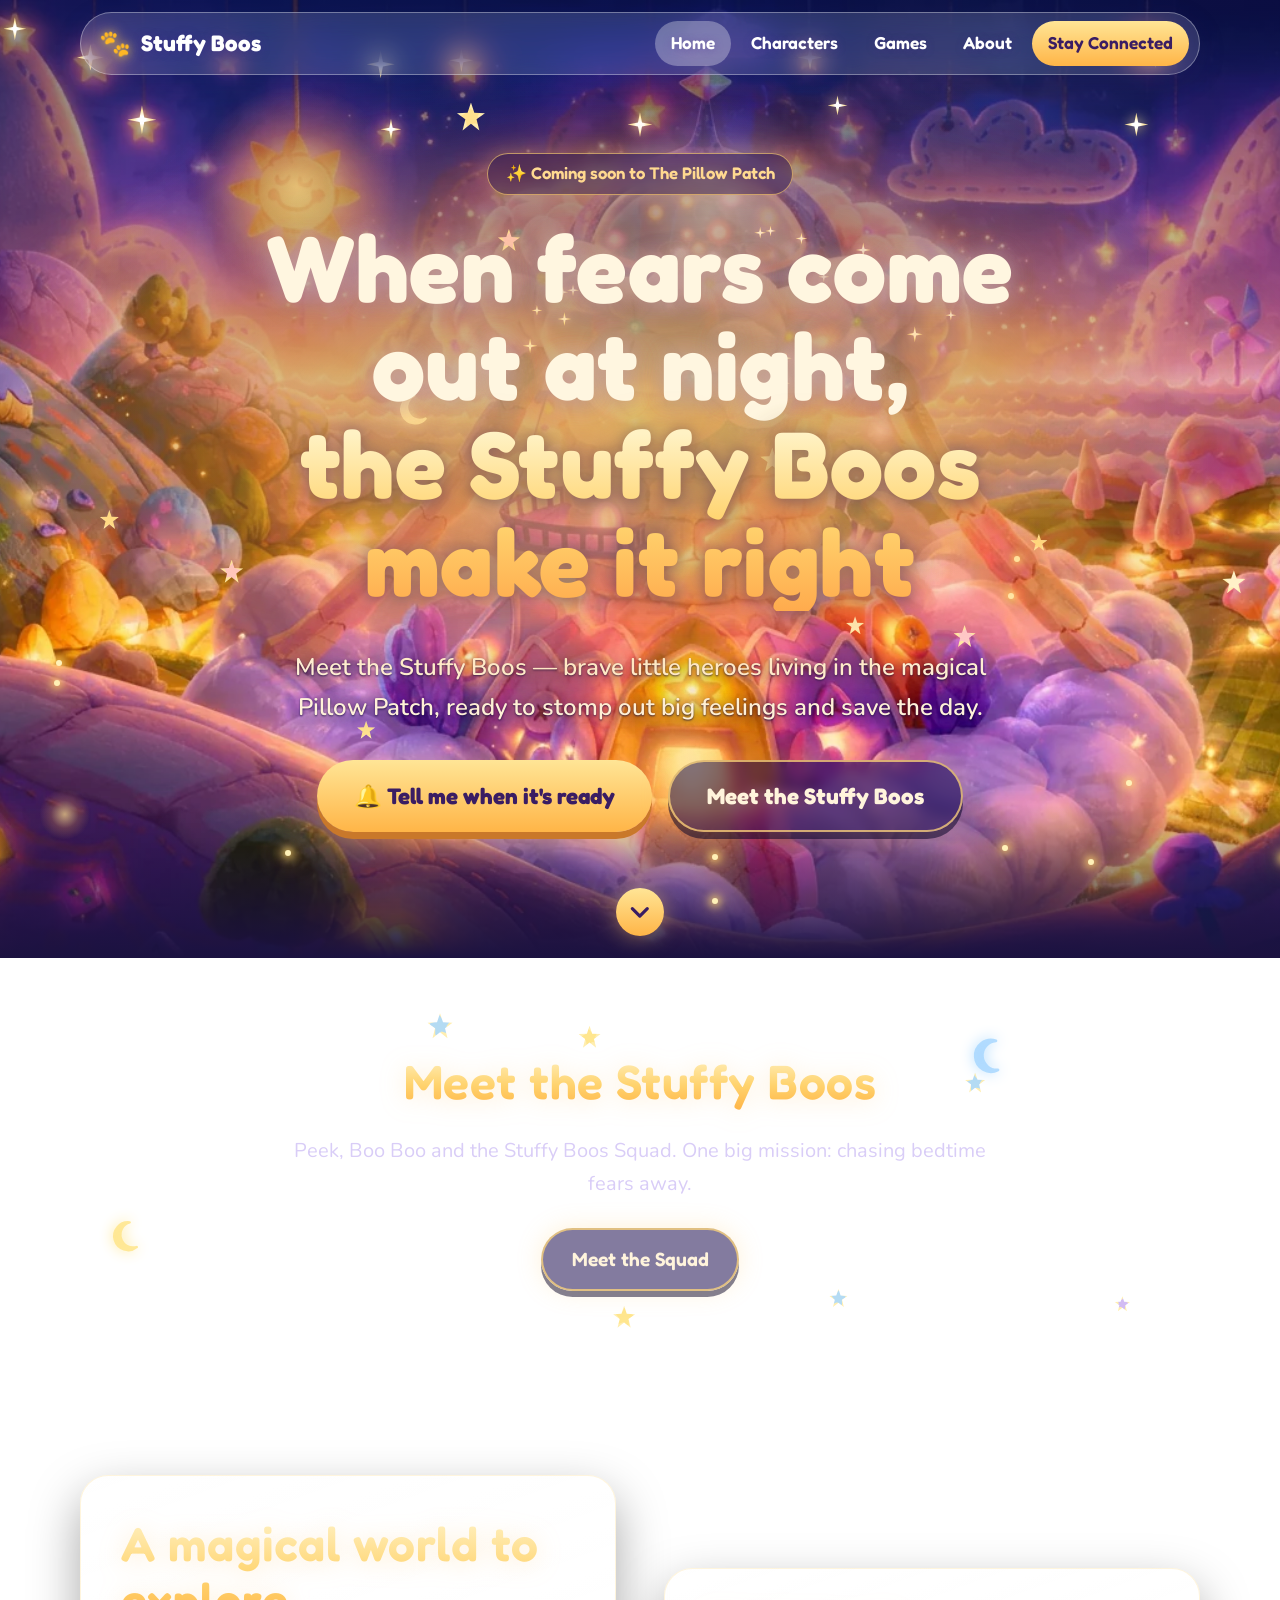
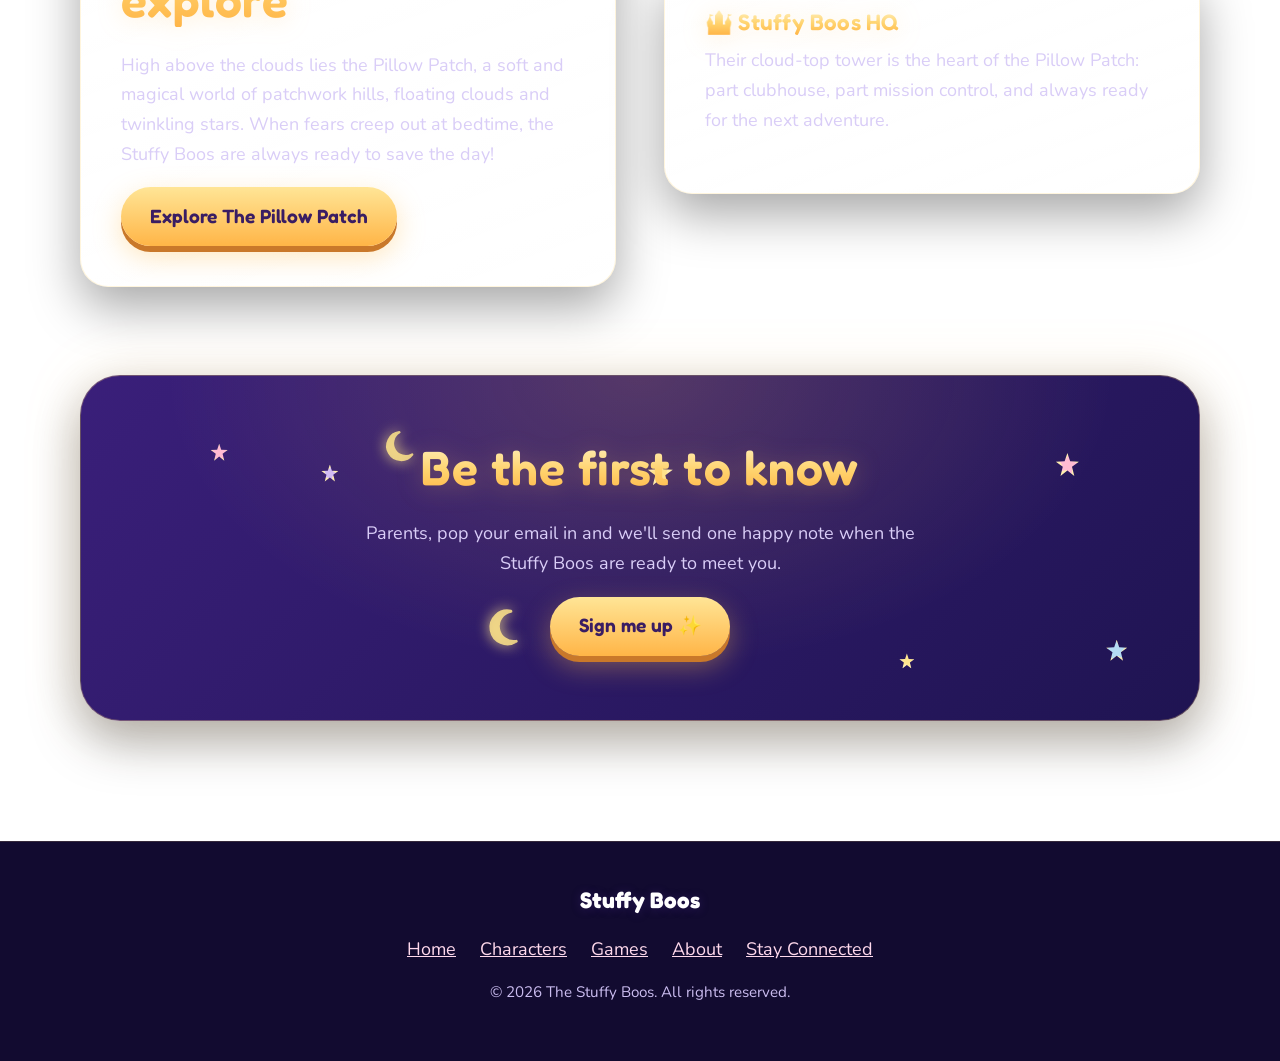
==== index.html @ f47511dc "initial commit" ====
<!doctype html>
<html lang="en">
<head>
  <meta charset="utf-8">
  <meta name="viewport" content="width=device-width, initial-scale=1">
  <title>The Stuffy Boos — Coming Soon to The Pillow Patch</title>
  <meta name="description" content="The Stuffy Boos are brave little heroes living in the magical Pillow Patch, ready to stomp out big feelings and save the day. Coming soon — sign up to be the first to know.">
  <link rel="preconnect" href="https://fonts.googleapis.com">
  <link rel="preconnect" href="https://fonts.gstatic.com" crossorigin>
  <link href="https://fonts.googleapis.com/css2?family=Fredoka:wght@400;500;600;700&family=Nunito:wght@400;600;700&display=swap" rel="stylesheet">
  <link rel="stylesheet" href="css/styles.css">
</head>
<body class="home night">
  <a class="skip-link" href="#main">Skip to content</a>

  <header class="site-header">
    <div class="header-inner">
      <a class="logo" href="index.html" aria-label="The Stuffy Boos home">
        <span class="logo-mark" aria-hidden="true">🐾</span>
        Stuffy Boos
      </a>
      <button class="nav-toggle" aria-label="Menu" aria-expanded="false" aria-controls="nav">☰</button>
      <nav class="nav" id="nav" aria-label="Main">
        <a href="index.html" aria-current="page">Home</a>
        <a href="characters.html">Characters</a>
        <a href="games.html">Games</a>
        <a href="about.html">About</a>
        <a href="stay-connected.html" class="nav-cta">Stay Connected</a>
      </nav>
    </div>
  </header>

  <main id="main">
    <!-- HERO: full-screen scene with centred poster-style copy -->
    <section class="hero">
      <img class="hero-bg"
           src="images/pillow-patch2.webp"
           srcset="images/pillow-patch2-900.webp 900w, images/pillow-patch2.webp 1376w"
           sizes="100vw" width="1376" height="768"
           alt="The Pillow Patch at dusk: the Stuffy Boos' cloud-topped tower glowing with warm lights, surrounded by patchwork hills, hanging golden stars and a smiling sun"
           fetchpriority="high">
      <div class="hero-shade" aria-hidden="true"></div>
      <!-- Glowing lights, glints and fireflies, pinned to the picture by js/landing.js -->
      <div class="hero-scene" aria-hidden="true"></div>
      <div class="sky" data-sky="hero" aria-hidden="true"></div>
      <!-- Shooting stars streak through here -->
      <div class="hero-shooting" aria-hidden="true"></div>

      <div class="wrap hero-copy">
        <span class="badge badge-night">✨ Coming soon to The Pillow Patch</span>
        <h1><span>When fears come out at night,</span> <span class="accent">the Stuffy Boos make it right</span></h1>
        <p class="lede">Meet the Stuffy Boos — brave little heroes living in the magical Pillow Patch, ready to stomp out big feelings and save the day.</p>
        <div class="btn-row">
          <a class="btn btn-gold" href="stay-connected.html">🔔 Tell me when it's ready</a>
          <a class="btn btn-ghost" href="characters.html">Meet the Stuffy Boos</a>
        </div>
      </div>

      <a class="scroll-cue" href="#squad" aria-label="Scroll down">
        <svg viewBox="0 0 24 24" aria-hidden="true"><path d="M5 9l7 7 7-7" fill="none" stroke="currentColor" stroke-width="3" stroke-linecap="round" stroke-linejoin="round"/></svg>
      </a>
    </section>

    <!-- MEET THE SQUAD intro (text only until character art arrives) -->
    <section class="intro" id="squad">
      <div class="sky" data-sky="night" aria-hidden="true"></div>
      <div class="wrap center">
        <h2>Meet the Stuffy Boos</h2>
        <p class="lede">Peek, Boo Boo and the Stuffy Boos Squad. One big mission: chasing bedtime fears away.</p>
        <a class="btn btn-ghost" href="characters.html">Meet the Squad</a>
      </div>
    </section>

    <!-- WORLD teaser -->
    <section class="section">
      <div class="wrap two-col">
        <div class="card">
          <h2>A magical world to explore</h2>
          <p>High above the clouds lies the Pillow Patch, a soft and magical world of patchwork hills, floating clouds and twinkling stars. When fears creep out at bedtime, the Stuffy Boos are always ready to save the day!</p>
          <a class="btn btn-gold" href="about.html">Explore The Pillow Patch</a>
        </div>
        <div class="card">
          <h3>🏰 Stuffy Boos HQ</h3>
          <p>Their cloud-top tower is the heart of the Pillow Patch: part clubhouse, part mission control, and always ready for the next adventure.</p>
        </div>
      </div>
    </section>

    <!-- CTA -->
    <section class="section" style="padding-top:0">
      <div class="wrap">
        <div class="cta-band">
          <div class="sky" data-sky="night" aria-hidden="true"></div>
          <h2>Be the first to know</h2>
          <p>Parents, pop your email in and we'll send one happy note when the Stuffy Boos are ready to meet you.</p>
          <a class="btn btn-gold" href="stay-connected.html">Sign me up ✨</a>
        </div>
      </div>
    </section>
  </main>

  <footer class="site-footer">
    <div class="wrap">
      <a class="logo" href="index.html">Stuffy Boos</a>
      <nav class="footer-nav" aria-label="Footer">
        <a href="index.html">Home</a><a href="characters.html">Characters</a><a href="games.html">Games</a><a href="about.html">About</a><a href="stay-connected.html">Stay Connected</a>
      </nav>
      <p class="small" style="color:#cbbdf0">© <span data-year>2026</span> The Stuffy Boos. All rights reserved.</p>
    </div>
  </footer>

  <script src="js/main.js"></script>
  <script src="js/landing.js"></script>
</body>
</html>
---- css/styles.css ----
/* ==========================================================
   The Stuffy Boos — styles
   Palette pulled from the Pillow Patch art, turned up a notch:
   bold purples, bright pinks, warm golds, blues and greens.
   Change colours in :root to retheme.
   ========================================================== */

:root {
  --ink: #34206b;
  --ink-soft: #5e4a8f;
  --purple: #8b5cf6;
  --purple-deep: #5b2fd6;
  --pink: #ff7ec2;
  --pink-soft: #ffcde6;
  --blue: #5cbcff;
  --blue-soft: #cbe9ff;
  --green: #6fdc9a;
  --green-soft: #c9f3d9;
  --lilac-soft: #e1d4ff;
  --sun: #ffcc3d;
  --white: #fff;

  --font-display: "Fredoka", "Nunito", system-ui, sans-serif;
  --font-body: "Nunito", system-ui, sans-serif;

  --radius: 28px;
  --shadow: 0 10px 30px rgba(91, 47, 214, 0.16);
  --shadow-pop: 0 6px 0 rgba(91, 47, 214, 0.28);
  --gutter: clamp(1rem, 4vw, 2rem);
  --max: 1120px;
}

*, *::before, *::after { box-sizing: border-box; }
html { scroll-behavior: smooth; }

body {
  margin: 0;
  font-family: var(--font-body);
  font-size: 1.125rem;
  line-height: 1.65;
  color: var(--ink);
  background:
    radial-gradient(circle at 12% 8%, var(--pink-soft) 0, transparent 38%),
    radial-gradient(circle at 92% 20%, var(--blue-soft) 0, transparent 40%),
    radial-gradient(circle at 50% 100%, var(--green-soft) 0, transparent 45%),
    #f6f0ff;
  background-attachment: fixed;
  overflow-x: hidden;
}

img { max-width: 100%; display: block; }
a { color: var(--purple-deep); }

h1, h2, h3 {
  font-family: var(--font-display);
  font-weight: 600;
  line-height: 1.15;
  margin: 0 0 0.5em;
  letter-spacing: 0.01em;
}
h1 { font-size: clamp(2.6rem, 8vw, 4.8rem); }
h2 { font-size: clamp(1.9rem, 5vw, 3rem); }
h3 { font-size: 1.4rem; }
p { margin: 0 0 1em; }

.wrap { width: min(100% - 2 * var(--gutter), var(--max)); margin-inline: auto; }
.section { padding-block: clamp(3rem, 8vw, 5.5rem); position: relative; }
.center { text-align: center; }
.lede { font-size: 1.25rem; color: var(--ink-soft); max-width: 36em; }
.center .lede { margin-inline: auto; }

.skip-link {
  position: absolute; left: -999px; top: 0.5rem; z-index: 100;
  background: var(--white); padding: 0.6rem 1rem; border-radius: 999px;
}
.skip-link:focus { left: 0.5rem; }

:focus-visible { outline: 4px solid var(--purple-deep); outline-offset: 3px; border-radius: 12px; }

/* ---------- Header ---------- */
.site-header {
  position: sticky; top: 0; z-index: 50;
  padding: 0.75rem var(--gutter);
}
.header-inner {
  max-width: var(--max); margin-inline: auto;
  display: flex; align-items: center; justify-content: space-between; gap: 1rem;
  background: rgba(255, 255, 255, 0.88);
  backdrop-filter: blur(10px);
  border-radius: 999px;
  padding: 0.5rem 0.6rem 0.5rem 1.1rem;
  box-shadow: var(--shadow);
}
.logo {
  display: flex; align-items: center; gap: 0.5rem;
  font-family: var(--font-display); font-weight: 700; font-size: 1.4rem;
  color: var(--purple-deep); text-decoration: none; white-space: nowrap;
}
.logo-mark { font-size: 1.6rem; line-height: 1; flex: none; margin-right: 0.15rem; }

.nav-toggle {
  display: none; border: 0; cursor: pointer;
  background: var(--lilac-soft); color: var(--purple-deep);
  width: 2.8rem; height: 2.8rem; border-radius: 50%; font-size: 1.4rem;
}
.nav { display: flex; gap: 0.25rem; align-items: center; }
.nav a {
  font-family: var(--font-display); font-weight: 600; font-size: 1.08rem;
  text-decoration: none; color: var(--ink);
  padding: 0.5rem 1rem; border-radius: 999px;
  transition: background 0.2s, transform 0.2s;
}
.nav a:hover { background: var(--lilac-soft); transform: translateY(-2px); }
.nav a[aria-current="page"] { background: var(--purple); color: var(--white); }
.nav a.nav-cta { background: var(--pink); color: var(--ink); }
.nav a.nav-cta:hover { background: var(--pink-soft); }

@media (max-width: 800px) {
  .nav-toggle { display: block; }
  .header-inner { flex-wrap: wrap; border-radius: 28px; }
  .nav {
    display: none; flex-direction: column; align-items: stretch;
    width: 100%; padding: 0.5rem 0 0.6rem;
  }
  .nav.open { display: flex; }
  .nav a { text-align: center; padding: 0.8rem 1rem; }
}

/* ---------- Buttons ---------- */
.btn {
  display: inline-flex; align-items: center; justify-content: center; gap: 0.5rem;
  font-family: var(--font-display); font-weight: 600; font-size: 1.2rem;
  text-decoration: none; cursor: pointer; border: 0;
  padding: 0.85rem 1.8rem; border-radius: 999px;
  color: var(--white); background: var(--purple-deep);
  box-shadow: var(--shadow-pop);
  transition: transform 0.15s, box-shadow 0.15s;
}
.btn:hover { transform: translateY(-3px); box-shadow: 0 9px 0 rgba(91, 47, 214, 0.28); }
.btn:active { transform: translateY(3px); box-shadow: 0 2px 0 rgba(91, 47, 214, 0.28); }
.btn-pink { background: var(--pink); color: var(--ink); }
.btn-light { background: var(--white); color: var(--purple-deep); }
.btn-row { display: flex; flex-wrap: wrap; gap: 1rem; }

/* ---------- Decorative ---------- */
.badge {
  display: inline-flex; align-items: center; gap: 0.5rem;
  font-family: var(--font-display); font-weight: 600; font-size: 1rem;
  background: var(--sun); color: var(--ink);
  padding: 0.4rem 1.1rem; border-radius: 999px; margin-bottom: 1.2rem;
  box-shadow: 0 4px 0 rgba(63, 43, 115, 0.15);
  animation: wiggle 7s ease-in-out infinite;
}

.cloud {
  position: absolute; pointer-events: none; z-index: 0;
  width: var(--w, 140px); height: calc(var(--w, 140px) * 0.4);
  background: var(--white); border-radius: 999px; opacity: 0.85;
  animation: drift var(--t, 22s) ease-in-out infinite alternate;
}
.cloud::before, .cloud::after {
  content: ""; position: absolute; background: inherit; border-radius: 50%;
}
.cloud::before { width: 45%; aspect-ratio: 1; left: 15%; bottom: 30%; }
.cloud::after  { width: 55%; aspect-ratio: 1; right: 12%; bottom: 20%; }

.star {
  position: absolute; pointer-events: none; z-index: 0;
  width: var(--s, 22px); aspect-ratio: 1; background: #ffeeb0;
  clip-path: polygon(50% 0, 62% 36%, 100% 38%, 70% 60%, 80% 100%, 50% 76%, 20% 100%, 30% 60%, 0 38%, 38% 36%);
  animation: twinkle 7s ease-in-out infinite; animation-delay: var(--d, 0s);
}

.wave { display: block; width: 100%; height: clamp(40px, 7vw, 90px); }

@keyframes drift   { from { transform: translateX(-24px); } to { transform: translateX(24px); } }
@keyframes twinkle { 0%, 100% { opacity: 0.9; transform: scale(1); } 50% { opacity: 0.5; transform: scale(0.85); } }
@keyframes wiggle  { 0%, 100% { transform: rotate(-1deg); } 50% { transform: rotate(1deg); } }
@keyframes bob     { 0%, 100% { transform: translateY(0); } 50% { transform: translateY(-8px); } }

/* ---------- Hero (full-screen scene) ---------- */
/* On the home page the nav floats over the hero instead of sitting above it */
.home .site-header { position: fixed; top: 0; left: 0; right: 0; }

/* Frosted glass over the scene; turns solid once you scroll or open the menu */
.home .header-inner {
  background: rgba(255, 255, 255, 0.14);
  -webkit-backdrop-filter: blur(14px) saturate(1.25); backdrop-filter: blur(14px) saturate(1.25);
  border: 1px solid rgba(255, 255, 255, 0.34);
  box-shadow: 0 8px 30px rgba(60, 30, 130, 0.12);
  transition: background 0.4s, box-shadow 0.4s, border-color 0.4s;
}
.home .logo { color: #fff; text-shadow: 0 1px 10px rgba(70, 40, 140, 0.4); transition: color 0.4s; }
.home .nav a { color: #fff; text-shadow: 0 1px 8px rgba(70, 40, 140, 0.35); }
.home .nav a:hover { background: rgba(255, 255, 255, 0.22); }
.home .nav a[aria-current="page"] { background: rgba(255, 255, 255, 0.3); }
.home .nav a.nav-cta { background: var(--pink); color: var(--ink); text-shadow: none; }
.home .nav-toggle { background: rgba(255, 255, 255, 0.25); color: #fff; }

.home .site-header.scrolled .header-inner,
.home .site-header.menu-open .header-inner {
  background: rgba(255, 255, 255, 0.88); border-color: transparent; box-shadow: var(--shadow);
}
.home .site-header.scrolled .logo, .home .site-header.menu-open .logo { color: var(--purple-deep); text-shadow: none; }
.home .site-header.scrolled .nav a, .home .site-header.menu-open .nav a { color: var(--ink); text-shadow: none; }
.home .site-header.scrolled .nav a:hover, .home .site-header.menu-open .nav a:hover { background: var(--lilac-soft); }
.home .site-header.scrolled .nav a[aria-current="page"], .home .site-header.menu-open .nav a[aria-current="page"] { background: var(--purple); color: #fff; }
.home .site-header.scrolled .nav a.nav-cta, .home .site-header.menu-open .nav a.nav-cta { background: var(--pink); }
.home .site-header.scrolled .nav-toggle, .home .site-header.menu-open .nav-toggle { background: var(--lilac-soft); color: var(--purple-deep); }

.hero {
  position: relative; isolation: isolate; overflow: hidden;
  min-height: 100vh; min-height: 100svh;
  display: flex; align-items: flex-start; justify-content: center;
  padding: clamp(6.5rem, 17vh, 10rem) 0 clamp(6rem, 14vh, 9rem);
  color: var(--white);
}
.hero-bg {
  position: absolute; inset: 0; z-index: -2; display: block;
  width: 100%; height: 100%; max-width: none; object-fit: cover;
  object-position: 50% 75%; /* favour the tower's base, which sits below the text */
}
.hero-shade {
  position: absolute; inset: 0; z-index: -1;
  background:
    radial-gradient(ellipse 58% 40% at 50% 46%, rgba(96, 62, 176, 0.3), transparent 72%),
    linear-gradient(to bottom,
    rgba(104, 70, 184, 0.52) 0%,
    rgba(128, 92, 204, 0.34) 30%,
    rgba(160, 120, 226, 0.13) 54%,
    rgba(160, 120, 226, 0) 74%);
}
.hero-copy { text-align: center; position: relative; z-index: 1; }
.hero .badge { font-size: 1.05rem; margin-bottom: 1.4rem; }

.hero h1 {
  position: relative; isolation: isolate;
  font-weight: 700;
  font-size: clamp(2.8rem, 7.8vw, 5.9rem); line-height: 1.04; letter-spacing: 0.005em;
  width: fit-content; margin: 0 auto 0.4em; color: var(--white); /* hug the words so the aura does too */
  /* soft glow instead of a hard outline, gently pulsing with warm gold */
  text-shadow: 0 0 30px rgba(255, 255, 255, 0.35), 0 0 18px rgba(255, 196, 70, 0.25), 0 2px 22px rgba(84, 52, 160, 0.45);
  animation: headline-pulse 5s ease-in-out infinite;
}
/* warm golden aura behind the headline, radiating energy */
.hero h1::before {
  content: ""; position: absolute; z-index: -1; inset: -28% -14%; pointer-events: none;
  background: radial-gradient(ellipse closest-side, rgba(255, 214, 102, 0.75), rgba(255, 176, 70, 0.38) 55%, rgba(255, 170, 80, 0));
  filter: blur(14px);
  animation: headline-aura 5s ease-in-out infinite;
}
@keyframes headline-pulse {
  0%, 100% { scale: 1; text-shadow: 0 0 30px rgba(255, 255, 255, 0.35), 0 0 18px rgba(255, 196, 70, 0.25), 0 2px 22px rgba(84, 52, 160, 0.45); }
  50%      { scale: 1.015; text-shadow: 0 0 42px rgba(255, 255, 255, 0.55), 0 0 22px rgba(255, 196, 70, 0.6), 0 2px 22px rgba(84, 52, 160, 0.45); }
}
@keyframes headline-aura { 0%, 100% { opacity: 0.75; scale: 0.96; } 50% { opacity: 1; scale: 1.04; } }
.hero h1 span { display: block; text-wrap: balance; } /* share words evenly so no line is left with one word */
.hero h1 .accent { color: #ffb8dd; }

.hero .lede {
  color: #fff; font-size: clamp(1.1rem, 2.4vw, 1.5rem); font-weight: 600;
  max-width: 36em; margin: 0 auto 2rem; text-wrap: balance;
  /* no panel behind it: a soft shadow keeps it readable over the artwork */
  text-shadow: 0 1px 2px rgba(60, 30, 130, 0.55), 0 2px 14px rgba(60, 30, 130, 0.55);
}
.hero .btn-row { justify-content: center; }
.hero .btn {
  font-size: clamp(1.2rem, 2.4vw, 1.4rem); font-weight: 700; padding: 1rem 2.3rem;
  box-shadow: 0 7px 0 rgba(91, 47, 214, 0.35), 0 12px 28px rgba(255, 126, 194, 0.4);
}
.hero .btn:hover { box-shadow: 0 10px 0 rgba(91, 47, 214, 0.35), 0 16px 34px rgba(255, 126, 194, 0.5); }
.hero .btn:active { box-shadow: 0 2px 0 rgba(91, 47, 214, 0.35), 0 6px 16px rgba(255, 126, 194, 0.35); }

.scroll-cue {
  position: absolute; left: 50%; bottom: 1.4rem; translate: -50% 0;
  width: 3rem; height: 3rem; display: grid; place-items: center; border-radius: 50%;
  z-index: 1; color: var(--purple-deep); background: rgba(255, 255, 255, 0.85);
  box-shadow: var(--shadow); animation: bob 5s ease-in-out infinite;
}
.scroll-cue svg { width: 1.6rem; height: 1.6rem; }

@media (max-width: 600px) {
  .hero-bg { object-position: 50% 70%; }
  .hero-shade {
    background: linear-gradient(to bottom,
      rgba(104, 70, 184, 0.6) 0%, rgba(128, 92, 204, 0.42) 38%,
      rgba(160, 120, 226, 0.14) 62%, rgba(160, 120, 226, 0) 80%);
  }
}

/* ---------- Ambient sky: drifting pastel stars, moons and sparkles ---------- */
/* Filled in by js/main.js for every [data-sky] container. */
.sky { position: absolute; inset: 0; z-index: 0; pointer-events: none; overflow: hidden; container-type: size; }
.sk {
  position: absolute; width: var(--s); aspect-ratio: 1;
  filter: drop-shadow(0 0 7px var(--c));
  animation: sk-float var(--fd) ease-in-out infinite alternate; animation-delay: var(--fdel);
}
.sk i {
  display: block; width: 100%; height: 100%; background: var(--c);
  rotate: var(--r, 0deg); opacity: 0.85;
  animation: sk-twinkle var(--td) ease-in-out infinite; animation-delay: var(--tdel);
  -webkit-mask: var(--shape) center / contain no-repeat; mask: var(--shape) center / contain no-repeat;
}
.sk.star { --shape: url("data:image/svg+xml,%3Csvg xmlns='http://www.w3.org/2000/svg' viewBox='0 0 24 24'%3E%3Cpath d='M12 3L14.53 8.52 20.56 9.22 16.09 13.33 17.29 19.28 12 16.3 6.71 19.28 7.91 13.33 3.44 9.22 9.47 8.52Z' stroke='%23000' stroke-width='2.6' stroke-linejoin='round'/%3E%3C/svg%3E"); }
.sk.moon { --shape: url("data:image/svg+xml,%3Csvg xmlns='http://www.w3.org/2000/svg' viewBox='0 0 24 24'%3E%3Cpath d='M16 3.5a9 9 0 1 0 4.6 16A7.6 7.6 0 0 1 16 3.5Z' stroke='%23000' stroke-width='1.6' stroke-linejoin='round'/%3E%3C/svg%3E"); }
.sk.sparkle {
  top: auto; bottom: -4%; opacity: 0; border-radius: 50%; filter: none;
  background: radial-gradient(circle, #fff 0 22%, var(--c) 48%, transparent 72%);
  box-shadow: 0 0 14px 2px var(--c);
  animation: sk-rise var(--rd) linear infinite; animation-delay: var(--rdel);
}
.sky.is-paused .sk, .sky.is-paused .sk i { animation-play-state: paused; }

@keyframes sk-float   { from { translate: 0 0; } to { translate: var(--fx, 12px) -18px; } }
@keyframes sk-twinkle { 0%, 100% { opacity: 0.9; scale: 1; } 50% { opacity: 0.35; scale: 0.8; } }
@keyframes sk-rise {
  0%   { translate: 0 0; opacity: 0; }
  12%  { opacity: 0.85; }
  50%  { translate: calc(var(--dx) * -1) -55cqh; }
  88%  { opacity: 0.55; }
  100% { translate: var(--dx) -112cqh; opacity: 0; }
}

.hero .scroll-cue { z-index: 1; }

/* ---------- Squad intro (cream) ---------- */
.intro { position: relative; overflow: hidden; background: #fffaf0; padding-block: clamp(3.5rem, 9vw, 6rem); }
.intro .wrap, .cta-band > :not(.sky) { position: relative; z-index: 1; }
.intro h2 { color: var(--purple-deep); }
.intro .lede { margin-bottom: 1.8rem; }

/* Image frame + placeholder pattern.
   Put an <img> inside .art; while it is missing/broken the
   .art__ph placeholder shows. js/main.js toggles .has-image. */
.art { position: relative; }
.art img { position: relative; z-index: 1; width: 100%; height: 100%; object-fit: contain; }
.art.has-image .art__ph { display: none; }
.art:not(.has-image) img { visibility: hidden; position: absolute; inset: 0; }

/* ---------- Squad teaser (home) ---------- */
.squad-strip { display: flex; flex-wrap: wrap; justify-content: center; gap: 1rem; margin: 2rem 0; }
.pill {
  font-family: var(--font-display); font-weight: 600; font-size: 1.15rem;
  padding: 0.55rem 1.3rem; border-radius: 999px; color: var(--ink);
  background: var(--tint, var(--pink-soft));
  box-shadow: 0 4px 0 rgba(63, 43, 115, 0.12);
  transition: transform 0.2s;
}
.pill:hover { transform: translateY(-4px) rotate(-2deg); }

/* ---------- Character grid ---------- */
/* Big cards: five across on wide screens, otherwise 3 + 2 (tablets 2 + 2 + 1),
   with short rows centred. The grid may grow wider than the page column. */
.char-grid {
  --card: 282px; --gap: 1.75rem;
  display: flex; flex-wrap: wrap; justify-content: center; gap: var(--gap);
  width: min(100vw - 2 * var(--gutter), 3 * var(--card) + 2 * var(--gap));
  position: relative; left: 50%; translate: -50% 0;
  list-style: none; padding: 0; margin: 2.5rem 0 0;
}
.char-grid > .char-card { flex: 0 1 var(--card); }
@media (min-width: 1280px) { .char-grid { width: calc(4 * var(--card) + 3 * var(--gap)); } } /* seven cards: 4 + 3 */
@media (max-width: 720px) {
  .char-grid { --gap: 1rem; }
  .char-grid > .char-card { flex-basis: calc(50% - var(--gap) / 2); }
}

.char-card {
  position: relative; isolation: isolate; overflow: hidden;
  background: linear-gradient(to bottom, var(--card-top, #fff), var(--card-bottom, #fff));
  border: 3px solid var(--card-border, transparent); border-radius: var(--radius);
  padding: 1.1rem 1.1rem 1.5rem; text-align: center;
  box-shadow: var(--shadow);
  transition: transform 0.25s, box-shadow 0.25s;
}
.char-card > :not(.card-sky) { position: relative; z-index: 1; }
.char-card:hover { transform: translateY(-8px) rotate(-1.5deg); box-shadow: 0 16px 36px rgba(91, 47, 214, 0.24); }
.char-card:nth-child(even):hover { transform: translateY(-8px) rotate(1.5deg); }
.char-card h3 { margin: 1rem 0 0; color: var(--card-name, var(--purple-deep)); font-weight: 700; font-size: clamp(1.25rem, 4vw, 2rem); }
.char-trait { margin: 0.3rem 0 0; font-size: clamp(0.9rem, 2.4vw, 1.08rem); font-weight: 600; line-height: 1.4; color: var(--ink); }

/* Per-character colours: light-to-deeper gradient, matching border and picture frame,
   and a darker name colour that stays readable on the gradient */
.char-card.tint-blue   { --card-top: #edf7ff; --card-bottom: #c4e4ff; --card-border: #5cb6f5; --tint: #5cb6f5; --card-name: #1f5fa8; --sym-c: #2f6fb8; }
.char-card.tint-pink   { --card-top: #fff1f8; --card-bottom: #ffcde5; --card-border: #ff7ec2; --tint: #ff7ec2; --card-name: #b8206f; --sym-c: #8b5cf6; }
.char-card.tint-purple { --card-top: #f4eeff; --card-bottom: #dccbff; --card-border: #9b72f7; --tint: #9b72f7; --card-name: #5b2fd6; --sym-c: #fff; --sym-o: 0.6; }
.char-card.tint-orange { --card-top: #fff7e6; --card-bottom: #ffdaa8; --card-border: #ff9f3d; --tint: #ff9f3d; --card-name: #a8480a; --sym-c: #e07800; }
.char-card.tint-green  { --card-top: #edfbf2; --card-bottom: #c3f0d6; --card-border: #4fcf86; --tint: #4fcf86; --card-name: #19744a; --sym-c: #1f9e5c; }

/* Each character's own themed card: a soft radial gradient (lighter or brighter near the
   picture, settling into the deeper shade where the words sit), text that contrasts with it,
   and the transparent artwork standing straight on the gradient. */
.char-card.cc { background: var(--cc-bg); }
.char-card.cc .art, .char-card.cc .art img { background: transparent; }
.char-card.cc h3 { color: var(--cc-name); }
.char-card.cc .char-trait { color: var(--cc-text); }
/* light cards: dark text */
.char-card.cc--peek, .char-card.cc--blanky, .char-card.cc--dreamy { --cc-text: var(--ink); }
/* dark cards: white text, and the floating symbols turn soft white */
.char-card.cc--booboo, .char-card.cc--snacky, .char-card.cc--jammy, .char-card.cc--nighty {
  --cc-name: #fff; --cc-text: rgba(255, 255, 255, 0.9); --sym-c: #fff; --sym-o: 0.16;
}

.char-card.cc--peek {
  --cc-name: var(--purple-deep);
  --cc-bg: radial-gradient(ellipse 120% 90% at 50% 30%, #FFD6E8, #E8D6FF);
}
/* her picture has a white background: blend it into the gradient (the frame mustn't form its own layer) */
.char-card.cc--peek > .art { z-index: auto; }
.cc--peek .art img { mix-blend-mode: multiply; }
.char-card.cc--booboo {
  --cc-bg:
    radial-gradient(circle at 14% 12%, rgba(255, 255, 255, 0.9) 0 1.2px, transparent 2.2px),
    radial-gradient(circle at 86% 9%, rgba(255, 255, 255, 0.8) 0 1px, transparent 2px),
    radial-gradient(circle at 78% 34%, rgba(255, 244, 200, 0.85) 0 1.4px, transparent 2.4px),
    radial-gradient(circle at 9% 46%, rgba(255, 255, 255, 0.7) 0 1px, transparent 2px),
    radial-gradient(circle at 92% 58%, rgba(255, 255, 255, 0.75) 0 1.2px, transparent 2.2px),
    radial-gradient(circle at 22% 70%, rgba(255, 244, 200, 0.7) 0 1px, transparent 2px),
    radial-gradient(circle at 70% 88%, rgba(255, 255, 255, 0.7) 0 1px, transparent 2px),
    radial-gradient(circle at 34% 92%, rgba(255, 255, 255, 0.6) 0 0.8px, transparent 1.8px),
    radial-gradient(ellipse 120% 90% at 50% 30%, #1a1a4e, #2d2d7a);
}
.char-card.cc--snacky { --cc-bg: radial-gradient(ellipse 120% 90% at 50% 30%, #2d7a6a, #1a4a3a); }
.char-card.cc--jammy  { --cc-bg: radial-gradient(ellipse 120% 90% at 50% 30%, #FF6EB4, #C2185B); }
.char-card.cc--blanky {
  --cc-name: #8a3a00;
  --cc-bg: radial-gradient(ellipse 120% 90% at 50% 30%, #FFD0A0, #FFB347);
}
.char-card.cc--dreamy {
  --cc-name: #34345e;
  --cc-bg: radial-gradient(ellipse 120% 90% at 50% 30%, #E8E8F0, #B0B0C8);
}
.char-card.cc--nighty {
  --cc-bg:
    radial-gradient(circle at 50% 38%, rgba(255, 226, 110, 0.42), rgba(255, 226, 110, 0.12) 30%, transparent 50%),
    radial-gradient(ellipse 120% 90% at 50% 30%, #2d1b69, #1a0a3e);
}

/* Floating symbols behind each card's content (js/main.js adds them from data-symbol).
   They drift behind the picture and the words, so they feel part of the card. */
.card-sky { position: absolute; inset: 0; z-index: 0; pointer-events: none; }
.card-sym {
  position: absolute; left: var(--x); top: var(--y); width: var(--s); aspect-ratio: 1; translate: -50% -50%;
  background: var(--sym-c); opacity: var(--sym-o, 0.18);
  -webkit-mask: var(--shape) center / contain no-repeat; mask: var(--shape) center / contain no-repeat;
  animation: sym-float var(--d) ease-in-out var(--del) infinite alternate;
}
@keyframes sym-float { from { transform: translateY(5px) rotate(-7deg); } to { transform: translateY(-7px) rotate(7deg); } }
[data-symbol="moon"]  { --shape: url("data:image/svg+xml,%3Csvg xmlns='http://www.w3.org/2000/svg' viewBox='0 0 24 24'%3E%3Cpath d='M16 3.5a9 9 0 1 0 4.6 16A7.6 7.6 0 0 1 16 3.5Z'/%3E%3C/svg%3E"); }
[data-symbol="heart"] { --shape: url("data:image/svg+xml,%3Csvg xmlns='http://www.w3.org/2000/svg' viewBox='0 0 24 24'%3E%3Cpath d='M12 21s-7.5-4.6-9.6-9.2C.9 8.4 3 4.5 6.7 4.5c2.2 0 3.6 1.2 5.3 3.2 1.7-2 3.1-3.2 5.3-3.2 3.7 0 5.8 3.9 4.3 7.3C19.5 16.4 12 21 12 21Z'/%3E%3C/svg%3E"); }
[data-symbol="cloud"] { --shape: url("data:image/svg+xml,%3Csvg xmlns='http://www.w3.org/2000/svg' viewBox='0 0 24 24'%3E%3Ccircle cx='8' cy='14' r='5'/%3E%3Ccircle cx='13' cy='10' r='6'/%3E%3Ccircle cx='18' cy='14' r='4.5'/%3E%3Crect x='3' y='13' width='19.5' height='6' rx='3'/%3E%3C/svg%3E"); }
[data-symbol="sun"]   { --shape: url("data:image/svg+xml,%3Csvg xmlns='http://www.w3.org/2000/svg' viewBox='0 0 24 24'%3E%3Ccircle cx='12' cy='12' r='4.6'/%3E%3Cpath d='M12 1.8v3.6M12 18.6v3.6M1.8 12h3.6M18.6 12h3.6M4.8 4.8l2.5 2.5M16.7 16.7l2.5 2.5M4.8 19.2l2.5-2.5M16.7 7.3l2.5-2.5' stroke='%23000' stroke-width='2.4' stroke-linecap='round'/%3E%3C/svg%3E"); }
[data-symbol="star"]  { --shape: url("data:image/svg+xml,%3Csvg xmlns='http://www.w3.org/2000/svg' viewBox='0 0 24 24'%3E%3Cpath d='M12 3L14.53 8.52 20.56 9.22 16.09 13.33 17.29 19.28 12 16.3 6.71 19.28 7.91 13.33 3.44 9.22 9.47 8.52Z' stroke='%23000' stroke-width='2.6' stroke-linejoin='round'/%3E%3C/svg%3E"); }

/* the art has a white background, so crop it square and frame it in the character's colour */
.char-card .art {
  aspect-ratio: 1; border-radius: calc(var(--radius) - 8px);
  background: var(--tint, var(--lilac-soft));
  padding: 6px; overflow: hidden;
}
.char-card .art img { object-fit: cover; background: #fff; border-radius: calc(var(--radius) - 14px); }

.tint-purple { --tint: #b99cff; }
.tint-pink   { --tint: #ffa0d0; }
.tint-blue   { --tint: #86ccff; }
.tint-green  { --tint: #93e6b3; }
.tint-sun    { --tint: #ffdb6b; }
.tint-orange { --tint: #ffb36b; }

/* ---------- Content cards / About ---------- */
.card {
  background: var(--white); border-radius: var(--radius);
  padding: clamp(1.5rem, 4vw, 2.5rem); box-shadow: var(--shadow);
}
.two-col { display: grid; grid-template-columns: 1fr 1fr; gap: clamp(1.5rem, 4vw, 3rem); align-items: center; }
@media (max-width: 800px) { .two-col { grid-template-columns: 1fr; } }

.feature-grid { display: grid; grid-template-columns: repeat(3, 1fr); gap: 1.5rem; margin-top: 2rem; }
@media (max-width: 800px) { .feature-grid { grid-template-columns: 1fr; } }
.feature { border-radius: var(--radius); padding: 1.6rem; background: var(--tint); box-shadow: 0 6px 0 rgba(63, 43, 115, 0.1); }
.feature .emoji { font-size: 2.4rem; display: block; margin-bottom: 0.3rem; }


.art-wide { aspect-ratio: 4 / 3; border-radius: var(--radius); overflow: hidden; background: linear-gradient(160deg, var(--lilac-soft), var(--blue-soft)); box-shadow: var(--shadow); }
.art-wide .art__ph { position: absolute; inset: 0; display: grid; place-items: center; text-align: center; padding: 1rem; font-family: var(--font-display); color: var(--purple-deep); }
.art-wide img { object-fit: cover; }

/* ---------- CTA band ---------- */
.cta-band {
  background: linear-gradient(135deg, #7c4dff, #4a8cff);
  color: var(--white); border-radius: 40px; padding: clamp(2rem, 6vw, 4rem);
  text-align: center; position: relative; overflow: hidden;
  box-shadow: var(--shadow);
}
.cta-band h2 { color: var(--white); }
.cta-band p { max-width: 32em; margin-inline: auto; }

/* ---------- Form ---------- */
.signup { max-width: 560px; margin-inline: auto; }
.field { margin-bottom: 1.2rem; text-align: left; }
.field label { display: block; font-family: var(--font-display); font-weight: 600; margin-bottom: 0.35rem; }
.field input[type="text"], .field input[type="email"] {
  width: 100%; font: inherit; font-size: 1.1rem; color: var(--ink);
  padding: 0.9rem 1.3rem; border-radius: 999px;
  border: 3px solid var(--lilac-soft); background: #fbf9ff;
  transition: border-color 0.2s, box-shadow 0.2s;
}
.field input:focus { outline: none; border-color: var(--purple); box-shadow: 0 0 0 5px rgba(139, 92, 246, 0.28); }
.check { display: flex; gap: 0.7rem; align-items: flex-start; font-size: 1rem; color: var(--ink-soft); text-align: left; }
.check input { width: 1.4rem; height: 1.4rem; margin-top: 0.2rem; accent-color: var(--purple-deep); flex: none; }
.form-msg { margin-top: 1rem; font-family: var(--font-display); font-weight: 500; min-height: 1.5em; }
.form-msg.error { color: #c02d6b; }
.form-success { text-align: center; }
.form-success .big { font-size: 4rem; display: block; animation: bob 3s ease-in-out infinite; }
.hp { position: absolute; left: -9999px; }
.small { font-size: 0.95rem; color: var(--ink-soft); }

/* ---------- Footer ---------- */
.site-footer { margin-top: 2rem; background: #3b2475; color: #e9e0ff; padding-block: 2.5rem; text-align: center; }
.site-footer a { color: #ffd9ec; }
.site-footer .logo { color: var(--white); justify-content: center; margin-bottom: 0.5rem; }
.footer-nav { display: flex; flex-wrap: wrap; justify-content: center; gap: 0.5rem 1.5rem; margin: 1rem 0; }

/* Page titles on inner pages */
.page-head { padding-block: clamp(2rem, 6vw, 4rem) 0; text-align: center; position: relative; overflow: hidden; }
.page-head h1 { color: var(--purple-deep); font-size: clamp(2.4rem, 7vw, 4rem); }
.page-head h1.title-big { font-weight: 700; font-size: clamp(2.8rem, 8.5vw, 5.2rem); text-wrap: balance; }
.page-head > * { position: relative; z-index: 1; }
/* decorations stay out of the layout (the rule above would otherwise make them position: relative) */
.page-head > .sky, .page-head > .cloud, .page-head > .star { position: absolute; z-index: 0; }
.page-head .lede { margin-inline: auto; }
.page-head--full {
  min-height: calc(100svh - 5.5rem); display: grid; place-items: center;
  padding-block: 4rem 6rem;
}
.page-head--full h1 {
  font-size: clamp(3.2rem, 10vw, 6.5rem);
  text-shadow: 0 0 34px rgba(255, 255, 255, 0.9), 0 2px 18px rgba(139, 92, 246, 0.35);
  margin-bottom: 0.15em;
}
.page-head--full .lede { font-size: clamp(1.25rem, 3vw, 1.85rem); font-weight: 600; color: var(--ink-soft); margin-inline: auto; }

/* ==========================================================
   Games menu (games.html): one big card per game
   ========================================================== */
.game-picks {
  list-style: none; padding: 0; margin: 2.5rem auto 0; max-width: 1180px;
  display: grid; grid-template-columns: repeat(3, 1fr); gap: clamp(1.25rem, 3vw, 2rem);
}
@media (max-width: 960px) { .game-picks { grid-template-columns: 1fr; max-width: 460px; } }

.game-pick {
  display: flex; flex-direction: column; height: 100%;
  text-decoration: none; color: var(--ink); background: var(--white);
  border-radius: var(--radius); overflow: hidden; box-shadow: var(--shadow);
  transition: transform 0.25s, box-shadow 0.25s;
}
.game-pick:hover { transform: translateY(-8px) rotate(-1deg); box-shadow: 0 16px 36px rgba(91, 47, 214, 0.24); }
.game-picks li:nth-child(even) .game-pick:hover { transform: translateY(-8px) rotate(1deg); }
.game-pick:hover .btn { transform: translateY(-3px); box-shadow: 0 9px 0 rgba(91, 47, 214, 0.28); }

.game-pick__art { position: relative; display: block; aspect-ratio: 16 / 10; overflow: hidden; }
.game-pick__art--stomp img { width: 100%; height: 100%; object-fit: cover; object-position: 50% 70%; }
/* the character art has white backgrounds; multiply lets the soft gradient show through */
.game-pick__art--peek {
  display: flex; justify-content: center; align-items: flex-end;
  background: linear-gradient(160deg, #fff8ec, #ffe6f3 60%, #ece3ff);
}
.game-pick__art--peek img { width: 50%; height: 100%; object-fit: cover; mix-blend-mode: multiply; }
/* fears game: dark night sky with transparent WebP fear images */
.game-pick__art--fears {
  display: flex; justify-content: center; align-items: flex-end; gap: 1rem;
  background: linear-gradient(160deg, #0d0030, #1a005a 50%, #2a0a80);
  padding: 1rem;
}
.game-pick__art--fears img { width: 36%; max-height: 80%; object-fit: contain; filter: drop-shadow(0 4px 12px rgba(0,0,0,.6)); }

/* Fear Finder: the dark bedroom, with a telescope circle revealing the sleepyhead */
.game-pick__art--finder img { width: 100%; height: 100%; object-fit: cover; object-position: 40% 55%; }
.game-pick__art--finder::after {
  content: ""; position: absolute; inset: 0;
  background: radial-gradient(26% 41.6% at 42% 56%, transparent 0 86%, rgba(201, 163, 90, 0.95) 88% 91%, rgba(5, 2, 18, 0.9) 93%);
}

.game-pick__body { flex: 1; display: flex; flex-direction: column; align-items: center; gap: 0.6rem; padding: 1.4rem 1.6rem 1.8rem; text-align: center; }
.game-pick__title { font-family: var(--font-display); font-weight: 700; font-size: clamp(1.6rem, 3.5vw, 2.2rem); line-height: 1.15; color: var(--purple-deep); }
.game-pick__text { flex: 1; font-weight: 600; color: var(--ink-soft); }
.game-pick__btn { margin-top: 0.4rem; }

/* ==========================================================
   Stomp Catcher game (stomp-catcher.html)
   ========================================================== */
.game-page { overflow: hidden; }
html:has(.game-page) { overscroll-behavior: none; }
[hidden] { display: none !important; }

.game {
  position: relative; isolation: isolate; overflow: hidden;
  height: 100vh; height: 100svh; container-type: size;
  touch-action: none; -webkit-user-select: none; user-select: none;
  -webkit-tap-highlight-color: transparent;
}
.game-bg {
  position: absolute; inset: 0; z-index: -6; width: 100%; height: 100%;
  max-width: none; object-fit: cover; object-position: 50% 70%;
  /* every level uses the same filter list so the browser can blend between them */
  filter: brightness(1) saturate(1) sepia(0) hue-rotate(0deg);
  transition: filter 1.5s ease;
}
.game-shade {
  position: absolute; inset: 0; z-index: -4; transition: opacity 1.5s ease;
  background: linear-gradient(to bottom, rgba(104, 70, 184, 0.42) 0%, rgba(140, 100, 214, 0.14) 38%, transparent 65%);
}
.game[data-level="2"] .game-shade { opacity: 0.3; } /* let the golden sky through */
/* The Pillow Patch glows brighter as Snuggles are collected */
.game-glow {
  position: absolute; inset: 0; z-index: -3; pointer-events: none; opacity: 0; transition: opacity 0.8s;
  background: radial-gradient(ellipse 60% 55% at 50% 48%, rgba(255, 240, 180, 0.6), rgba(255, 190, 230, 0.28) 45%, transparent 75%);
}

/* ---- scenery: one layer per level, cross-faded over 1.5s ---- */
.game[data-level="2"] .game-bg { filter: brightness(1.06) saturate(1.4) sepia(0.3) hue-rotate(-10deg); }
.game[data-level="3"] .game-bg { filter: brightness(0.84) saturate(1.3) sepia(0.05) hue-rotate(18deg); }
.game[data-level="4"] .game-bg { filter: brightness(0.5) saturate(0.8) sepia(0) hue-rotate(10deg); }
.game[data-level="5"] .game-bg { filter: brightness(0.45) saturate(1.4) sepia(0) hue-rotate(-40deg); }

.scene { position: absolute; inset: 0; z-index: -5; pointer-events: none; opacity: 0; transition: opacity 1.5s ease; }
.game[data-level="2"] .scene--2,
.game[data-level="3"] .scene--3,
.game[data-level="4"] .scene--4,
.game[data-level="5"] .scene--5 { opacity: 1; }
.scene-tint, .scene-aura, .scene-stars { position: absolute; inset: 0; }

/* Level 2: golden hour, the sun sitting low over the horizon */
.scene--2 .scene-tint {
  mix-blend-mode: multiply; /* warms the colours without washing them out */
  background: linear-gradient(to bottom, rgba(255, 176, 96, 0.75) 0%, rgba(255, 196, 120, 0.6) 35%,
    rgba(255, 214, 150, 0.45) 60%, rgba(255, 160, 120, 0.55) 100%);
}
.scene-sun {
  position: absolute; left: 76%; top: 31%; translate: -50% -50%;
  width: clamp(90px, 13vw, 180px); aspect-ratio: 1; border-radius: 50%;
  background: radial-gradient(circle, #fff7d6 0 32%, #ffd77e 48%, rgba(255, 170, 80, 0) 70%);
  box-shadow: 0 0 80px 40px rgba(255, 185, 95, 0.4), 0 0 220px 120px rgba(255, 150, 80, 0.22);
}

/* Level 3: pink and purple dusk, the first stars */
.scene--3 .scene-tint {
  background: linear-gradient(to bottom, rgba(110, 56, 176, 0.6) 0%, rgba(226, 104, 178, 0.42) 32%,
    rgba(255, 150, 176, 0.28) 54%, rgba(130, 64, 164, 0.36) 100%);
}
.scene--3 .scene-stars { bottom: 62%; opacity: 0.7; }

/* Level 4: deep navy night, a big bright moon */
.scene--4 .scene-tint {
  background: linear-gradient(to bottom, rgba(12, 14, 64, 0.72) 0%, rgba(30, 26, 92, 0.5) 40%,
    rgba(40, 30, 100, 0.3) 70%, rgba(20, 16, 60, 0.45) 100%);
}

/* Level 5: enchanted night, deep purple with teal magic */
.scene--5 .scene-tint {
  background: linear-gradient(to bottom, rgba(40, 10, 80, 0.72) 0%, rgba(56, 20, 104, 0.42) 45%, rgba(16, 42, 84, 0.5) 100%);
}
.scene-aura {
  mix-blend-mode: screen;
  background:
    radial-gradient(ellipse 45% 35% at 22% 72%, rgba(40, 220, 200, 0.55), transparent 70%),
    radial-gradient(ellipse 42% 34% at 80% 42%, rgba(190, 80, 255, 0.45), transparent 70%),
    radial-gradient(ellipse 34% 26% at 50% 46%, rgba(120, 255, 230, 0.35), transparent 70%),
    linear-gradient(to top, rgba(30, 200, 190, 0.3), transparent 45%);
  animation: aura 9s ease-in-out infinite alternate;
}
.scene--5 .scene-stars { filter: drop-shadow(0 0 3px #b9fff3); }
@keyframes aura { from { opacity: 0.7; translate: -2% 1%; } to { opacity: 1; translate: 2% -1%; } }

/* Star field: tiled dots on two layers that twinkle out of step */
.scene-stars {
  bottom: 22%;
  -webkit-mask-image: linear-gradient(to bottom, #000 45%, transparent);
  mask-image: linear-gradient(to bottom, #000 45%, transparent);
}
.scene-stars::before, .scene-stars::after {
  content: ""; position: absolute; inset: 0;
  animation: stars-twinkle 3.2s ease-in-out infinite alternate;
}
.scene-stars::before {
  background-image:
    radial-gradient(circle at 14px 22px, #fff 0 1.5px, transparent 2.5px),
    radial-gradient(circle at 96px 70px, #fff6cf 0 2px, transparent 3px),
    radial-gradient(circle at 150px 24px, #fff 0 1px, transparent 2px);
  background-size: 190px 130px, 230px 170px, 170px 110px;
}
.scene-stars::after {
  background-image:
    radial-gradient(circle at 60px 40px, #ffe3f1 0 1.5px, transparent 2.5px),
    radial-gradient(circle at 130px 96px, #fff 0 1.2px, transparent 2.2px),
    radial-gradient(circle at 30px 120px, #dff1ff 0 1.8px, transparent 2.8px);
  background-size: 210px 150px, 260px 190px, 150px 140px;
  animation-delay: -1.6s;
}
@keyframes stars-twinkle { from { opacity: 1; } to { opacity: 0.35; } }

/* Crescent moon: the inset shadow is the moon, the transparent circle is the bite */
.scene-moon {
  position: absolute; top: 19%; right: 11%;
  font-size: clamp(70px, 10vw, 140px); width: 1em; height: 1em; border-radius: 50%;
  box-shadow: inset 0.3em -0.1em 0 0 #fff2c2;
  rotate: -18deg;
  filter: drop-shadow(0 0 16px rgba(255, 240, 190, 0.85)) drop-shadow(0 0 48px rgba(255, 230, 170, 0.5));
}
.scene--5 .scene-moon {
  box-shadow: inset 0.3em -0.1em 0 0 #e4fff8;
  filter: drop-shadow(0 0 16px rgba(150, 255, 230, 0.9)) drop-shadow(0 0 50px rgba(190, 110, 255, 0.6));
}
@media (max-width: 600px) { .scene-moon { top: 27%; } .scene-sun { top: 36%; } }

.game-field, .game-fx { position: absolute; inset: 0; overflow: hidden; }
.game-field { z-index: 1; pointer-events: none; }
.game-fx { z-index: 2; pointer-events: none; }

/* ---- the falling things (also used for the start screen's icons) ---- */
.shape svg { display: block; width: 100%; height: auto; overflow: visible; }
/* a thin same-colour stroke rounds the edges without merging the toes into the sole */
.shape .body { fill: var(--c); stroke: var(--c); stroke-width: 3; stroke-linejoin: round; }
.shape .face { fill: none; stroke: #6b4a9a; stroke-width: 3; stroke-linecap: round; }
.shape .blush { fill: #ff7fb0; opacity: 0.45; }
.shape--boot .body { stroke-width: 4; }
.shape--boot .sole { fill: #3b2475; }
.shape--boot .cuff { fill: #ffcde6; }
.shape--boot .shine { fill: none; stroke: rgba(255, 255, 255, 0.7); stroke-width: 4; stroke-linecap: round; }
.shape--boot .face { stroke: #fff; }
/* paw prints: the character's colour, a white symbol on the main pad, a little shine on the toes */
.shape--paw .toe-shine { fill: #fff; opacity: 0.5; }
.shape--paw .sym { fill: #fff; stroke: var(--deep); stroke-width: 1.3; stroke-linejoin: round; }
.shape--paw .sym .rays { fill: none; stroke: #fff; stroke-width: 2.6; stroke-linecap: round; }
.shape--angry .face { stroke: #6e0f1c; }
.shape--angry .eye { fill: #6e0f1c; }
.shape--angry .blush { display: none; }

.orb {
  position: absolute; top: -150px; left: var(--x);
  width: calc(var(--w) + 20px); padding: 10px;
  pointer-events: auto; cursor: pointer; touch-action: none; will-change: translate;
  animation: game-fall var(--dur) linear var(--delay, 0s) forwards;
}
.orb-body {
  display: block;
  filter: drop-shadow(0 0 3px rgba(255, 255, 255, 0.95)) drop-shadow(0 6px 9px rgba(60, 30, 120, 0.4));
  animation: orb-sway var(--sw) ease-in-out var(--sd) infinite alternate;
  transition: scale 0.15s;
}
.orb:hover .orb-body { scale: 1.08; }
/* each paw glows softly in its own colour and bounces gently as it falls */
.orb.shape--paw .orb-body {
  filter: drop-shadow(0 0 3px #fff) drop-shadow(0 0 10px var(--c)) drop-shadow(0 6px 8px rgba(60, 30, 120, 0.3));
}
.orb.shape--paw svg { animation: paw-bounce 0.7s ease-in-out var(--sd) infinite alternate; }
.orb.shape--gold .orb-body {
  filter: drop-shadow(0 0 4px #fff) drop-shadow(0 0 14px rgba(255, 200, 60, 0.95)) drop-shadow(0 6px 9px rgba(60, 30, 120, 0.35));
}
.orb.shape--paw.shape--gold svg { animation: paw-bounce 0.7s ease-in-out infinite alternate, gold-pulse 0.8s ease-in-out infinite alternate; }
.orb.shape--angry .orb-body { filter: drop-shadow(0 0 3px rgba(255, 255, 255, 0.8)) drop-shadow(0 6px 9px rgba(90, 10, 30, 0.45)); }
.game.is-paused .orb, .game.is-paused .orb-body, .game.is-paused .orb svg { animation-play-state: paused; }

@keyframes game-fall { to { translate: var(--drift, 0px) calc(100cqh + 280px); } }
@keyframes orb-sway {
  from { translate: calc(var(--amp) * -1) 0; rotate: -8deg; }
  to   { translate: var(--amp) 0; rotate: 8deg; }
}
@keyframes gold-pulse { to { scale: 1.12; } }
@keyframes paw-bounce { from { translate: 0 4px; } to { translate: 0 -9px; } }

/* ---- sparkle burst where you tap ---- */
.burst { position: absolute; width: 0; height: 0; filter: drop-shadow(0 0 4px rgba(255, 255, 255, 0.9)); }
.burst::before {
  content: ""; position: absolute; left: -48px; top: -48px; width: 96px; height: 96px; border-radius: 50%;
  background: radial-gradient(circle, rgba(255, 255, 255, 0.95) 0 16%, var(--c) 40%, transparent 70%);
  animation: burst-ring 0.6s ease-out forwards;
}
.burst i {
  position: absolute; left: calc(var(--z) / -2); top: calc(var(--z) / -2);
  width: var(--z); height: var(--z); background: var(--c2);
  clip-path: polygon(50% 0, 62% 38%, 100% 50%, 62% 62%, 50% 100%, 38% 62%, 0 50%, 38% 38%);
  animation: burst-fly 0.75s cubic-bezier(0.2, 0.7, 0.3, 1) forwards;
}
/* angry footprint: a red splat and falling drops instead of sparkles */
.burst--oops { filter: none; }
.burst--oops i { clip-path: none; width: calc(var(--z) * 0.6); border-radius: 50% 50% 50% 50% / 60% 60% 40% 40%; }
@keyframes burst-ring { from { scale: 0.2; opacity: 1; } to { scale: 1.5; opacity: 0; } }
@keyframes burst-fly {
  from { translate: 0 0; scale: 0.4; opacity: 1; rotate: 0deg; }
  to   { translate: var(--dx) var(--dy); scale: 1; opacity: 0; rotate: var(--rot); }
}
@keyframes burst-fade { from { opacity: 1; } to { opacity: 0; } }

/* "+1" / "+2" / "+3" / "−2" */
.pop-text {
  position: absolute; translate: -50% -50%; pointer-events: none;
  font-family: var(--font-display); font-weight: 700; font-size: clamp(1.6rem, 4vw, 2.2rem);
  color: #fff; text-shadow: 0 2px 0 rgba(91, 47, 214, 0.55), 0 0 14px rgba(255, 200, 240, 0.9);
  animation: pop-rise 0.9s ease-out forwards;
}
.pop-text.gold { color: #ffe27a; font-size: clamp(2rem, 5vw, 2.8rem); text-shadow: 0 2px 0 rgba(150, 80, 20, 0.5), 0 0 16px rgba(255, 210, 90, 0.95); }
.pop-text.boot { color: #e6d9ff; font-size: clamp(1.8rem, 4.5vw, 2.5rem); text-shadow: 0 2px 0 rgba(59, 36, 117, 0.7), 0 0 14px rgba(139, 92, 246, 0.9); }
.pop-text.minus { color: #ffd0d2; text-shadow: 0 2px 0 rgba(110, 15, 28, 0.7), 0 0 10px rgba(255, 90, 95, 0.6); }
@keyframes pop-rise {
  from { opacity: 0; transform: translateY(0) scale(0.6); }
  20%  { opacity: 1; transform: translateY(-10px) scale(1.1); }
  to   { opacity: 0; transform: translateY(-64px) scale(1); }
}

/* ---- HUD ---- */
.game-hud {
  position: absolute; z-index: 5; top: 5.4rem; left: 0; right: 0;
  max-width: var(--max); margin-inline: auto; padding-inline: var(--gutter);
  display: flex; flex-wrap: wrap; align-items: center; justify-content: space-between; gap: 0.6rem;
  pointer-events: none;
}
.hud-stats { display: flex; flex-wrap: wrap; justify-content: flex-end; align-items: center; gap: 0.6rem; }
.hud-pill {
  pointer-events: auto; border: 0; white-space: nowrap; text-decoration: none; cursor: default;
  font-family: var(--font-display); font-weight: 600; font-size: clamp(1rem, 2.4vw, 1.3rem); line-height: 1.2;
  color: var(--ink); background: rgba(255, 255, 255, 0.85);
  -webkit-backdrop-filter: blur(8px); backdrop-filter: blur(8px);
  padding: 0.5rem 1.1rem; border-radius: 999px; box-shadow: var(--shadow);
}
a.hud-pill, button.hud-pill { cursor: pointer; transition: transform 0.15s; }
a.hud-pill:hover, button.hud-pill:hover { transform: translateY(-2px); }
.hud-level { background: var(--purple-deep); color: var(--white); }
/* the score pill fills with pink as you get closer to the target */
@property --p { syntax: "<percentage>"; inherits: false; initial-value: 0%; }
.hud-score {
  background: linear-gradient(90deg, var(--pink) var(--p), rgba(255, 255, 255, 0.85) var(--p));
  transition: --p 0.3s ease-out, box-shadow 0.3s;
}
.hud-score.met {
  background: linear-gradient(90deg, var(--sun), #ffc6e0);
  box-shadow: 0 0 0 3px rgba(255, 255, 255, 0.8), 0 0 22px rgba(255, 220, 120, 0.9);
}
.hud-sound { padding: 0.5rem 0.75rem; }
#game-time.low { color: #d6408a; }
@media (max-width: 480px) {
  .hud-pill { padding: 0.4rem 0.8rem; }
  .hide-sm { display: none; }
}

/* ---- overlay screens ---- */
.game-overlay {
  position: absolute; inset: 0; z-index: 4; display: grid; place-items: center;
  padding: 8.5rem 1rem 1rem; /* keep cards clear of the HUD */
  background: rgba(88, 56, 160, 0.18);
}
.game-overlay--win { background: rgba(60, 30, 130, 0.32); }
.game-card {
  position: relative;
  width: min(92%, 30rem); text-align: center; color: var(--ink);
  background: rgba(255, 255, 255, 0.8); -webkit-backdrop-filter: blur(14px); backdrop-filter: blur(14px);
  border: 2px solid rgba(255, 255, 255, 0.7); border-radius: 40px;
  padding: clamp(1.5rem, 5vw, 2.5rem); box-shadow: 0 20px 60px rgba(60, 30, 130, 0.3);
}
.game-card h1 { color: var(--purple-deep); font-size: clamp(2rem, 7vw, 3rem); }
.game-card h2 { color: var(--purple-deep); font-size: clamp(1.8rem, 6vw, 2.5rem); }
.game-card p { color: var(--ink-soft); font-weight: 600; }
.game-card .btn:focus-visible { outline: 3px solid #fff; outline-offset: 3px; box-shadow: 0 0 0 7px rgba(91, 47, 214, 0.5), var(--shadow-pop); }
.big-star {
  display: block; font-size: clamp(4.5rem, 16vw, 7rem); line-height: 1.1;
  filter: drop-shadow(0 6px 16px rgba(255, 200, 80, 0.55)); animation: bob 4s ease-in-out infinite;
}
.big-foot { width: clamp(3.6rem, 11vw, 5rem); margin: 0 auto 0.4rem; }
.end-msg { font-family: var(--font-display); font-weight: 600; font-size: clamp(1.4rem, 4.5vw, 2rem); line-height: 1.3; color: var(--purple-deep) !important; }
.end-msg strong { color: #e0559c; }

.legend {
  list-style: none; padding: 0; margin: 0 auto 1.5rem; width: fit-content;
  display: grid; gap: 0.35rem; text-align: left; font-weight: 600; color: var(--ink-soft);
}
.legend li { display: flex; align-items: center; gap: 0.6rem; }
.legend .shape { width: 2.4rem; flex: none; filter: drop-shadow(0 2px 3px rgba(60, 30, 120, 0.25)); }
.legend b { font-family: var(--font-display); color: var(--purple-deep); min-width: 1.6em; }
/* the +1 row shows a little fan of three Squad paws */
.legend-paws { position: relative; flex: none; width: 2.4rem; height: 2.4rem; }
.legend-paws .shape { position: absolute; width: 1.45rem; }
.legend-paws .shape:nth-child(1) { left: -0.25rem; top: 0.75rem; rotate: -14deg; }
.legend-paws .shape:nth-child(2) { left: 0.48rem; top: -0.1rem; }
.legend-paws .shape:nth-child(3) { left: 1.2rem; top: 0.75rem; rotate: 14deg; }

.level-kicker {
  display: inline-block; margin-bottom: 0.6rem;
  font-family: var(--font-display); font-weight: 600; font-size: 1.2rem;
  background: var(--purple-deep); color: var(--white); padding: 0.3rem 1.2rem; border-radius: 999px;
}
.countdown {
  display: block; font-family: var(--font-display); font-weight: 700; line-height: 1;
  font-size: clamp(4.5rem, 18vw, 7rem); color: #e0559c;
  text-shadow: 0 6px 0 rgba(91, 47, 214, 0.16);
}

/* sparkles round the pass card, and all over the screen on the win */
.celebrate { position: absolute; inset: -34px; z-index: -1; pointer-events: none; filter: drop-shadow(0 0 5px rgba(255, 255, 255, 0.95)); }
.celebrate--big { inset: 0; z-index: 0; }
.spark {
  position: absolute; left: var(--x); top: var(--y); width: var(--s); aspect-ratio: 1;
  translate: -50% -50%; background: var(--c); opacity: 0.9;
  clip-path: polygon(50% 0, 62% 38%, 100% 50%, 62% 62%, 50% 100%, 38% 62%, 0 50%, 38% 38%);
  animation: spark-pop var(--d, 1.6s) ease-in-out var(--del, 0s) infinite;
}
@keyframes spark-pop {
  0%, 100% { scale: 0; rotate: 0deg; opacity: 0; }
  50%      { scale: 1; rotate: 90deg; opacity: 1; }
}

.hero-star {
  position: relative; z-index: 0; display: block; font-size: clamp(5rem, 18vw, 8rem); line-height: 1.1;
  filter: drop-shadow(0 0 24px rgba(255, 210, 90, 0.85));
  animation: hero-star 2.4s ease-in-out infinite;
}
.hero-star .rays {
  position: absolute; left: 50%; top: 50%; z-index: -1; width: 2.6em; aspect-ratio: 1; translate: -50% -50%;
  border-radius: 50%;
  background: repeating-conic-gradient(rgba(255, 226, 122, 0.6) 0 10deg, transparent 10deg 30deg);
  -webkit-mask: radial-gradient(circle, #000 25%, transparent 70%); mask: radial-gradient(circle, #000 25%, transparent 70%);
  animation: spin 14s linear infinite;
}
/* phones: the HUD wraps onto two rows, so start the cards lower */
@media (max-width: 480px) {
  .game-overlay { padding-top: 10.4rem; }
  .game-card { padding-inline: 1.2rem; }
  .game-card .big-star { font-size: 3.6rem; }
  .legend { font-size: 1rem; line-height: 1.35; }
}

/* short screens (landscape phones, small laptops): tighten the cards */
@media (max-height: 760px) {
  .game-overlay { padding-top: 7.8rem; }
  .game-card { padding-block: 1.2rem; }
  .game-card h1 { font-size: 2rem; }
  .game-card .big-star { font-size: 3.4rem; }
  .game-card .hero-star { font-size: 4.2rem; }
  .game-card p { margin-bottom: 0.7em; }
  .countdown { font-size: 4.5rem; }
}

@keyframes hero-star { 0%, 100% { scale: 1; rotate: -6deg; } 50% { scale: 1.12; rotate: 6deg; } }
@keyframes spin { to { rotate: 360deg; } }

/* The game is all about motion, so keep the falling and the tap feedback
   for reduced-motion visitors (JS slows them down); drop only the decoration. */
@media (prefers-reduced-motion: reduce) {
  .game .orb { animation: game-fall var(--dur) linear var(--delay, 0s) forwards !important; }
  .game .burst::before { animation: burst-fade 0.5s ease-out forwards !important; }
  .game .burst i { translate: calc(var(--dx) * 0.6) calc(var(--dy) * 0.6); animation: burst-fade 0.5s ease-out forwards !important; }
  .game .pop-text { animation: burst-fade 0.9s ease-in forwards !important; }
  .game .scene, .game .game-shade, .game .game-bg { transition: opacity 1.5s, filter 1.5s !important; }
}

/* ==========================================================
   Peek-a-Boo! (peekaboo.html)
   Uses the Stomp Catcher HUD, overlay cards and sparkles above.
   ========================================================== */
.pb {
  position: relative; isolation: isolate; overflow: hidden;
  height: 100vh; height: 100svh;
  -webkit-user-select: none; user-select: none; -webkit-tap-highlight-color: transparent;
}
.pb-bg { position: absolute; inset: 0; z-index: -2; width: 100%; height: 100%; max-width: none; object-fit: cover; object-position: 50% 70%; }
.pb-shade {
  position: absolute; inset: 0; z-index: -1;
  background: linear-gradient(to bottom, rgba(104, 70, 184, 0.42) 0%, rgba(140, 100, 214, 0.12) 35%, transparent 60%, rgba(255, 255, 255, 0.18) 100%);
}

.pb-stage {
  position: absolute; inset: 9rem 0 0; z-index: 1;
  display: grid; grid-template-columns: minmax(170px, 30%) 1fr; align-items: end;
  max-width: 1300px; margin-inline: auto; padding: 0 var(--gutter) clamp(1rem, 4vh, 2.5rem);
}

/* ---- Peek ---- */
/* the real art leaves room round Peek for flying hair and dropped binoculars, so her box is wide */
.pb-peek { position: relative; justify-self: center; width: clamp(220px, 34vw, 460px); }
.pb-peek img { display: block; width: 100%; transform-origin: 50% 100%; filter: drop-shadow(0 10px 14px rgba(60, 30, 120, 0.3)); }
.pb-peek[data-pose="searching"] img { animation: pb-bob 2.4s ease-in-out infinite; }
.pb-peek[data-pose="hmm"] img { animation: pb-tilt 0.5s ease-out; }
.pb-peek[data-pose="startled"] img { animation: pb-jump 0.55s cubic-bezier(0.2, 0.8, 0.3, 1) forwards; }
.pb-peek[data-pose="fallen"] img { animation: pb-fall 0.45s cubic-bezier(0.5, 0, 0.7, 1) forwards; }
.pb-peek[data-pose="cheer"] img { animation: pb-hop 0.5s ease-in-out 2; }
@keyframes pb-bob  { 50% { transform: translateY(-6px); } }
@keyframes pb-tilt { 40% { transform: rotate(-6deg); } }
@keyframes pb-jump { 35% { transform: translateY(-70px) scale(0.95, 1.08); } to { transform: translateY(-50px); } }
@keyframes pb-fall {
  from { transform: translateY(-50px); }
  80%  { transform: translateY(6px) rotate(-6deg) scale(1.08, 0.9); }
  to   { transform: rotate(-6deg); }
}
@keyframes pb-hop { 50% { transform: translateY(-18px); } }

/* bump! a puff of dust and dizzy stars when she lands */
.pb-dust {
  position: absolute; left: 50%; bottom: -4%; width: 130%; height: 24%; translate: -50% 0; opacity: 0; pointer-events: none;
  background: radial-gradient(ellipse at 30% 60%, #fff 0 30%, transparent 62%), radial-gradient(ellipse at 70% 60%, #fff 0 28%, transparent 60%);
}
.pb-peek[data-pose="fallen"] .pb-dust { animation: pb-dust 0.8s ease-out forwards; }
@keyframes pb-dust { from { opacity: 0.95; scale: 0.3; } to { opacity: 0; scale: 1.3; } }
.pb-dizzy {
  position: absolute; left: 0; right: 0; top: 4%; z-index: 1; text-align: center; letter-spacing: 0.4em;
  font-size: clamp(1.3rem, 3vw, 2rem); opacity: 0; pointer-events: none;
}
.pb-peek[data-pose="fallen"] .pb-dizzy { opacity: 1; animation: pb-dizzy 0.9s ease-in-out infinite alternate; }
.has-peek-art .pb-dizzy { display: none; } /* the real fallen pose draws its own */
@keyframes pb-dizzy { from { transform: translateX(-12%) rotate(-12deg); } to { transform: translateX(12%) rotate(12deg); } }

/* speech bubble */
.pb-say {
  position: absolute; bottom: 92%; left: 48%; z-index: 2; margin: 0 0 0.6rem;
  width: max-content; max-width: min(16rem, 60vw);
  font-family: var(--font-display); font-weight: 600; font-size: clamp(1rem, 2vw, 1.25rem); line-height: 1.25; color: var(--ink);
  background: #fff; padding: 0.6rem 1rem; border-radius: 20px; box-shadow: var(--shadow);
  opacity: 0; scale: 0.8; transform-origin: 0 100%; transition: opacity 0.2s, scale 0.2s, translate 0.25s;
}
.pb-say::after {
  content: ""; position: absolute; left: 1.2rem; bottom: -7px; width: 16px; height: 16px; background: inherit; rotate: 45deg;
}
.pb-say.is-on { opacity: 1; scale: 1; }
.pb-peek[data-pose="startled"] .pb-say { translate: 0 -70px; } /* stay clear of her face mid-jump */

/* ---- the pillows, resting on a soft cloud so they stand out from the scene ---- */
.pb-bed { position: relative; align-self: center; padding: 2rem 1rem; }
.pb-bed::before {
  content: ""; position: absolute; inset: 0 -4%; z-index: -1; pointer-events: none;
  background: radial-gradient(ellipse closest-side, rgba(255, 255, 255, 0.75), rgba(255, 255, 255, 0.45) 60%, transparent);
}
.pb-pillows {
  --pw: clamp(120px, 17vw, 210px); --gap: clamp(0.6rem, 2vw, 1.4rem);
  display: flex; flex-wrap: wrap; justify-content: center; gap: calc(var(--gap) * 1.6) var(--gap);
  max-width: calc(4 * var(--pw) + 3 * var(--gap)); margin-inline: auto;
}
.pb-pillows[data-count="5"], .pb-pillows[data-count="6"] { max-width: calc(3 * var(--pw) + 2 * var(--gap)); }

.pb-pillow {
  position: relative; width: var(--pw); aspect-ratio: 6 / 5; padding: 0; border: 0; background: none;
  cursor: pointer; font: inherit; border-radius: 30px;
  animation: pb-breathe 3s ease-in-out var(--d, 0s) infinite;
}
.pb-pillow:hover:not(:disabled) .pb-cover { translate: 0 -5px; }
.pb-pillow:focus-visible { outline: 4px solid #fff; outline-offset: 4px; }
.pb-pillow:disabled { cursor: default; animation: none; }
@keyframes pb-breathe { 50% { transform: scale(1.03, 0.97); } }

.pb-cover { position: absolute; left: 0; right: 0; bottom: 0; z-index: 2; transform-origin: 50% 100%; transition: translate 0.2s; }
.pb-cover img { display: block; width: 100%; filter: drop-shadow(0 8px 10px rgba(60, 30, 120, 0.28)); }
/* tint the white pillow: the colour is cut to the pillow's shape, then multiplied over it */
.pb-tint {
  position: absolute; inset: 0; background: var(--c); mix-blend-mode: multiply;
  -webkit-mask-size: 100% 100%; mask-size: 100% 100%; -webkit-mask-repeat: no-repeat; mask-repeat: no-repeat;
}
.pb-pillow.is-open .pb-cover { animation: pb-lift 0.6s ease-in forwards; }
.pb-pillow.is-hinting .pb-cover { animation: pb-wiggle 0.7s ease-in-out; }
@keyframes pb-lift {
  30%  { transform: translateY(-25%) rotate(-6deg) scale(1.05); opacity: 1; }
  to   { transform: translateY(-130%) rotate(-24deg) scale(0.8); opacity: 0; }
}
@keyframes pb-wiggle { 20%, 60% { rotate: -4deg; } 40%, 80% { rotate: 4deg; } }

/* what's underneath */
.pb-under { position: absolute; inset: 0; z-index: 1; display: grid; place-items: end center; }
/* a soft white glow where the pillow was, so what's underneath pops */
.pb-under::before {
  content: ""; position: absolute; inset: 0 4% -6%; opacity: 0; pointer-events: none;
  background: radial-gradient(ellipse closest-side, #fff 30%, rgba(255, 255, 255, 0.7) 60%, transparent);
}
.pb-pillow.is-open .pb-under::before { opacity: 1; transition: opacity 0.3s 0.15s; }
.pb-item {
  position: relative; width: 66%; margin-bottom: 6%; opacity: 0; scale: 0.4;
  filter: drop-shadow(0 0 2px #fff) drop-shadow(0 4px 6px rgba(60, 30, 120, 0.3));
}
.pb-pillow.is-open .pb-item { animation: pb-pop 0.5s 0.2s cubic-bezier(0.3, 1.6, 0.5, 1) forwards; }
@keyframes pb-pop { to { opacity: 1; scale: 1; } }

.pb-boo { position: relative; z-index: 1; width: 78%; opacity: 0; filter: drop-shadow(0 8px 12px rgba(60, 30, 120, 0.35)); }
.pb-pillow.is-boo { z-index: 5; }
.pb-pillow.is-boo .pb-boo { animation: pb-boo-pop 0.6s cubic-bezier(0.3, 1.7, 0.5, 1) forwards; }
@keyframes pb-boo-pop {
  from { opacity: 0; transform: translateY(30%) scale(0.3); }
  to   { opacity: 1; transform: translateY(-28%) scale(1.3); }
}
.pb-boo-say {
  position: absolute; left: 50%; top: -95%; z-index: 2; translate: -50% 0; /* above Boo's head */
  font-family: var(--font-display); font-weight: 700; font-size: calc(var(--pw) * 0.32); color: #ff4f9a;
  -webkit-text-stroke: 3px #fff; paint-order: stroke fill; text-shadow: 0 4px 0 rgba(91, 47, 214, 0.35);
  opacity: 0; pointer-events: none;
}
.pb-pillow.is-boo .pb-boo-say { animation: pb-boo-say 0.6s 0.15s cubic-bezier(0.3, 1.8, 0.5, 1) forwards; }
@keyframes pb-boo-say { from { opacity: 0; scale: 0.2; rotate: 0deg; } to { opacity: 1; scale: 1; rotate: -8deg; } }

/* hint: Boo's ears pop up from behind his pillow */
.pb-hint { position: absolute; left: 18%; bottom: 40%; z-index: 0; width: 64%; opacity: 0; }
.pb-pillow.is-hinting .pb-hint { animation: pb-peekout 1.4s ease-in-out; }
@keyframes pb-peekout {
  0%       { opacity: 1; transform: translateY(60%); }
  30%, 65% { opacity: 1; transform: translateY(-80%); } /* ears and eyes over the top */
  100%     { opacity: 1; transform: translateY(60%); }
}

/* phones: pillows on top, Peek below with her bubble beside her */
@media (max-width: 700px) {
  .pb-stage { inset: 10.5rem 0 0; grid-template-columns: 1fr; grid-template-rows: 1fr auto; }
  .pb-bed { grid-row: 1; padding-block: 1rem; }
  .pb-peek { grid-row: 2; }
  .pb-pillows { --pw: min(29vw, 160px); }
  .pb-pillows[data-count="4"] { max-width: calc(2 * var(--pw) + var(--gap)); }
  .pb-peek { justify-self: start; width: clamp(180px, 56vw, 250px); }
  .pb-say { left: 92%; bottom: 55%; max-width: calc(100vw - 92% - 2.25rem); } /* never off the right edge */
  .pb-say::after { left: -7px; bottom: 1rem; }
}

/* without motion, jump straight to each end state */
@media (prefers-reduced-motion: reduce) {
  .pb .is-open .pb-cover { opacity: 0; }
  .pb .is-open .pb-item { opacity: 1; scale: 1; }
  .pb .is-boo .pb-boo { opacity: 1; transform: translateY(-28%) scale(1.3); }
  .pb .is-boo .pb-boo-say { opacity: 1; rotate: -8deg; }
  .pb .is-hinting .pb-hint { opacity: 1; transform: translateY(-80%); }
  .pb-peek[data-pose="fallen"] img { transform: rotate(-6deg); }
}

/* ==========================================================
   "Starry storybook night" theme for the whole site (body.night),
   matched to the Pillow Patch at dusk: deep indigo, warm gold, cream
   ========================================================== */
.night {
  --night: #1b1240; --night-2: #2a1a5e; --gold: #ffd36e; --gold-2: #ffb547;
  --cream: #fff4dc; --lav: #d9cdf7;
  color: var(--lav);
  background:
    radial-gradient(ellipse 80% 50% at 50% 0%, rgba(120, 70, 200, 0.35), transparent 70%),
    radial-gradient(ellipse 60% 40% at 15% 70%, rgba(255, 170, 90, 0.10), transparent 70%),
    linear-gradient(#1b1240, #120b30);
  background-attachment: fixed;
}
.night h2, .night h3 {
  background: linear-gradient(180deg, #fff2c4, var(--gold) 55%, var(--gold-2));
  -webkit-background-clip: text; background-clip: text; color: transparent;
  filter: drop-shadow(0 2px 12px rgba(255, 190, 90, 0.25));
}
.night .lede, .night p { color: var(--lav); }

/* gold and glassy buttons */
.btn-gold {
  background: linear-gradient(180deg, #ffe596, var(--gold-2, #ffb547));
  color: #3a1d63;
  box-shadow: 0 6px 0 #c9782a, 0 10px 28px rgba(255, 190, 80, 0.4);
}
.btn-gold:hover  { box-shadow: 0 9px 0 #c9782a, 0 14px 34px rgba(255, 190, 80, 0.5); }
.btn-gold:active { box-shadow: 0 2px 0 #c9782a, 0 6px 16px rgba(255, 190, 80, 0.35); }
.btn-ghost {
  background: rgba(30, 16, 80, 0.55); color: #fff4dc;
  border: 2px solid rgba(255, 214, 120, 0.75);
  -webkit-backdrop-filter: blur(6px); backdrop-filter: blur(6px);
  box-shadow: 0 6px 0 rgba(10, 5, 40, 0.5), 0 0 24px rgba(255, 200, 100, 0.25);
}
.btn-ghost:hover  { box-shadow: 0 9px 0 rgba(10, 5, 40, 0.5), 0 0 30px rgba(255, 200, 100, 0.4); }
.btn-ghost:active { box-shadow: 0 2px 0 rgba(10, 5, 40, 0.5), 0 0 16px rgba(255, 200, 100, 0.25); }
.night .hero .btn-gold  { box-shadow: 0 7px 0 #c9782a, 0 12px 32px rgba(255, 190, 80, 0.5); }
.night .hero .btn-ghost { box-shadow: 0 7px 0 rgba(10, 5, 40, 0.55), 0 0 28px rgba(255, 200, 100, 0.3); }
.night .hero .btn-gold:hover  { box-shadow: 0 10px 0 #c9782a, 0 16px 38px rgba(255, 190, 80, 0.55); }
.night .hero .btn-ghost:hover { box-shadow: 0 10px 0 rgba(10, 5, 40, 0.55), 0 0 34px rgba(255, 200, 100, 0.45); }

/* the badge: a glassy night-sky pill edged in gold */
.badge-night {
  background: rgba(30, 16, 80, 0.55); color: #ffe2a0;
  border: 1px solid rgba(255, 214, 120, 0.65);
  -webkit-backdrop-filter: blur(6px); backdrop-filter: blur(6px);
  box-shadow: 0 0 22px rgba(255, 200, 100, 0.3);
}

/* hero copy: cream and glowing gold over the dusk picture */
.night .hero-shade {
  background:
    radial-gradient(ellipse 60% 42% at 50% 34%, rgba(20, 10, 60, 0.45), transparent 75%),
    linear-gradient(to bottom, rgba(20, 10, 60, 0.55) 0%, rgba(20, 10, 60, 0.12) 38%, transparent 62%,
      rgba(27, 18, 64, 0) 84%, #1b1240 100%);
}
.night .hero h1 { color: #fff6e0; }
.night .hero h1 .accent {
  background: linear-gradient(180deg, #fff2c4 10%, #ffd36e 55%, #ffab4d);
  -webkit-background-clip: text; background-clip: text; color: transparent;
  text-shadow: none;
  filter: drop-shadow(0 0 16px rgba(255, 196, 90, 0.55)) drop-shadow(0 2px 8px rgba(40, 20, 90, 0.7));
}
.night .hero .lede {
  color: #fff2da;
  text-shadow: 0 1px 2px rgba(20, 10, 60, 0.8), 0 2px 16px rgba(20, 10, 60, 0.75);
}
.night .scroll-cue { color: #3a1d63; background: linear-gradient(180deg, #ffe596, #ffb547); box-shadow: 0 0 22px rgba(255, 200, 100, 0.5); }

/* menu bar: glass over the picture, deep indigo once you scroll */
.night .nav a.nav-cta { background: linear-gradient(180deg, #ffe596, #ffb547); color: #3a1d63; }
.night .site-header.scrolled .header-inner,
.night .site-header.menu-open .header-inner {
  background: rgba(27, 18, 64, 0.9); border-color: rgba(255, 214, 120, 0.25);
  box-shadow: 0 10px 30px rgba(0, 0, 0, 0.35);
}
.night .site-header.scrolled .logo, .night .site-header.menu-open .logo { color: #ffe2a0; }
.night .site-header.scrolled .nav a, .night .site-header.menu-open .nav a { color: var(--cream); }
.night .site-header.scrolled .nav a:hover, .night .site-header.menu-open .nav a:hover { background: rgba(255, 255, 255, 0.1); }
.night .site-header.scrolled .nav a[aria-current="page"],
.night .site-header.menu-open .nav a[aria-current="page"] { background: rgba(255, 214, 120, 0.2); color: #ffe2a0; }
.night .site-header.scrolled .nav a.nav-cta, .night .site-header.menu-open .nav a.nav-cta { background: linear-gradient(180deg, #ffe596, #ffb547); color: #3a1d63; }
.night .site-header.scrolled .nav-toggle, .night .site-header.menu-open .nav-toggle { background: rgba(255, 214, 120, 0.18); color: #ffe2a0; }

/* sections below the hero */
.night .intro { background: transparent; }
.night .card {
  background: linear-gradient(160deg, rgba(255, 255, 255, 0.09), rgba(255, 255, 255, 0.03));
  border: 1px solid rgba(255, 214, 120, 0.25);
  -webkit-backdrop-filter: blur(6px); backdrop-filter: blur(6px);
  box-shadow: 0 20px 50px rgba(0, 0, 0, 0.35), inset 0 1px 0 rgba(255, 255, 255, 0.08);
}
.night .cta-band {
  background: radial-gradient(ellipse at 50% 0%, rgba(255, 190, 90, 0.18), transparent 60%), linear-gradient(135deg, #3a1f7a, #1f1452);
  border: 1px solid rgba(255, 214, 120, 0.3);
  box-shadow: 0 0 60px rgba(255, 190, 90, 0.15), 0 20px 50px rgba(0, 0, 0, 0.35);
}
/* the black 🐾 would vanish on the night sky: tint it gold */
.night .logo-mark { filter: invert(1) sepia(1) saturate(4) hue-rotate(-12deg) brightness(1.05) drop-shadow(0 0 6px rgba(255, 200, 100, 0.6)); }
.night .site-footer { background: #120b30; border-top: 1px solid rgba(255, 214, 120, 0.15); }

/* ---- shared pieces on every page ---- */
.night .page-head h1, .night .game-card h1 {
  background: linear-gradient(180deg, #fff2c4, var(--gold) 55%, var(--gold-2));
  -webkit-background-clip: text; background-clip: text; color: transparent;
  filter: drop-shadow(0 2px 14px rgba(255, 190, 90, 0.3));
}
.night .small { color: var(--lav); }
.night .cloud { opacity: 0.16; }                       /* the little page-title clouds, dimmed for night */
.night .badge {                                         /* every badge becomes a glassy night pill */
  background: rgba(30, 16, 80, 0.55); color: #ffe2a0;
  border: 1px solid rgba(255, 214, 120, 0.65); box-shadow: 0 0 22px rgba(255, 200, 100, 0.3);
}

/* buttons: plain ones turn glassy, pink and light ones turn gold */
.night .btn {
  background: rgba(30, 16, 80, 0.55); color: #fff4dc;
  border: 2px solid rgba(255, 214, 120, 0.75);
  box-shadow: 0 6px 0 rgba(10, 5, 40, 0.5), 0 0 24px rgba(255, 200, 100, 0.25);
}
.night .btn:hover  { box-shadow: 0 9px 0 rgba(10, 5, 40, 0.5), 0 0 30px rgba(255, 200, 100, 0.4); }
.night .btn:active { box-shadow: 0 2px 0 rgba(10, 5, 40, 0.5), 0 0 16px rgba(255, 200, 100, 0.25); }
.night .btn-gold, .night .btn-pink, .night .btn-light {
  background: linear-gradient(180deg, #ffe596, #ffb547); color: #3a1d63; border: 0;
  box-shadow: 0 6px 0 #c9782a, 0 10px 28px rgba(255, 190, 80, 0.4);
}
.night .btn-gold:hover, .night .btn-pink:hover, .night .btn-light:hover { box-shadow: 0 9px 0 #c9782a, 0 14px 34px rgba(255, 190, 80, 0.5); }
.night .btn-gold:active, .night .btn-pink:active, .night .btn-light:active { box-shadow: 0 2px 0 #c9782a, 0 6px 16px rgba(255, 190, 80, 0.35); }

/* menu bar on the inner pages: deep indigo glass instead of white */
.night:not(.home) .header-inner {
  background: rgba(27, 18, 64, 0.85); border: 1px solid rgba(255, 214, 120, 0.22);
  box-shadow: 0 10px 30px rgba(0, 0, 0, 0.35);
}
.night:not(.home) .logo { color: #ffe2a0; }
.night:not(.home) .nav a { color: var(--cream); }
.night:not(.home) .nav a:hover { background: rgba(255, 255, 255, 0.1); }
.night:not(.home) .nav a[aria-current="page"] { background: rgba(255, 214, 120, 0.2); color: #ffe2a0; }
.night:not(.home) .nav a.nav-cta { background: linear-gradient(180deg, #ffe596, #ffb547); color: #3a1d63; }
.night:not(.home) .nav-toggle { background: rgba(255, 214, 120, 0.18); color: #ffe2a0; }

/* About: the "What the Stuffy Boos believe" cards, glassy with a hint of their own colour */
.night .feature {
  background: linear-gradient(160deg, rgba(255, 255, 255, 0.09), rgba(255, 255, 255, 0.03));
  border: 1px solid rgba(255, 214, 120, 0.22); border-top: 4px solid var(--tint);
  box-shadow: 0 16px 40px rgba(0, 0, 0, 0.3);
}

/* Stay Connected: the sign-up form */
.night .field label { color: var(--cream); }
.night .field input[type="text"], .night .field input[type="email"] {
  background: rgba(255, 255, 255, 0.07); color: var(--cream); border-color: rgba(255, 214, 120, 0.35);
}
.night .field input::placeholder { color: rgba(217, 205, 247, 0.55); }
.night .field input:focus { border-color: var(--gold); box-shadow: 0 0 0 5px rgba(255, 211, 110, 0.25); }
.night .check { color: var(--lav); }
.night .check input { accent-color: var(--gold); }
.night .form-msg { color: var(--cream); }
.night .form-msg.error { color: #ff9db5; }

/* Games menu cards */
.night .game-pick {
  background: linear-gradient(160deg, rgba(255, 255, 255, 0.09), rgba(255, 255, 255, 0.03));
  border: 1px solid rgba(255, 214, 120, 0.25); color: var(--lav);
  box-shadow: 0 20px 50px rgba(0, 0, 0, 0.35);
}
.night .game-pick:hover { box-shadow: 0 24px 56px rgba(0, 0, 0, 0.45), 0 0 30px rgba(255, 200, 100, 0.2); }
.night .game-pick__title {
  background: linear-gradient(180deg, #fff2c4, var(--gold) 55%, var(--gold-2));
  -webkit-background-clip: text; background-clip: text; color: transparent;
}
.night .game-pick__text { color: var(--lav); }

/* things that keep their own colours: character names on their themed cards, Peek's white speech bubble */
.night .char-card h3 { background: none; filter: none; }
.night .pb-say { color: var(--ink); }

/* Stomp Catcher and Peek-a-Boo: start, level and result cards, and the top bar */
.night .game-card {
  background: rgba(27, 18, 64, 0.82); color: var(--cream);
  border: 1px solid rgba(255, 214, 120, 0.35);
  box-shadow: 0 20px 60px rgba(0, 0, 0, 0.5), 0 0 40px rgba(255, 200, 100, 0.15);
}
.night .game-card p, .night .legend { color: var(--lav); }
.night .legend b { color: var(--gold); }
.night .end-msg { color: #fff2da !important; }
.night .end-msg strong { color: var(--gold); }
.night .countdown { color: var(--gold); text-shadow: 0 0 24px rgba(255, 200, 100, 0.55); }
.night .game-hud .hud-pill {
  background: rgba(27, 18, 64, 0.78); color: var(--cream);
  border: 1px solid rgba(255, 214, 120, 0.3);
}
.night .game-hud .hud-level { background: var(--purple-deep); }
.night .game-hud .hud-score { background: linear-gradient(90deg, #8a4fd6 var(--p), rgba(27, 18, 64, 0.78) var(--p)); }
.night .game-hud .hud-score.met { background: linear-gradient(90deg, #ffe596, #ffb547); color: #3a1d63; }
#game-time.low { color: #ff9db5; }

/* ---- hero effects (built by js/landing.js) ---- */
.hero-scene { position: absolute; z-index: -1; pointer-events: none; }
.hero-shooting { position: absolute; inset: 0; z-index: 0; pointer-events: none; overflow: hidden; }

/* soft pulsing glows over the picture's own lights */
.fx-glow {
  position: absolute; left: var(--x); top: var(--y); width: var(--s); aspect-ratio: 1; translate: -50% -50%;
  border-radius: 50%; mix-blend-mode: screen;
  animation: fx-pulse var(--d) ease-in-out var(--del) infinite alternate;
}
.fx-glow--warm { background: radial-gradient(circle, rgba(255, 222, 140, 0.7), rgba(255, 170, 80, 0.22) 38%, transparent 70%); }
.fx-glow--cool { background: radial-gradient(circle, rgba(225, 235, 255, 0.5), rgba(190, 150, 255, 0.2) 38%, transparent 70%); }
.fx-glow--pink { background: radial-gradient(circle, rgba(255, 190, 230, 0.65), rgba(255, 120, 200, 0.2) 38%, transparent 70%); }
@keyframes fx-pulse { from { opacity: 0.5; scale: 0.9; } to { opacity: 1; scale: 1.08; } }

/* four-point glints that flash on the hanging stars and fairy lights */
.fx-glint {
  position: absolute; left: var(--x); top: var(--y); width: var(--s); aspect-ratio: 1; translate: -50% -50%;
  filter: drop-shadow(0 0 6px rgba(255, 230, 160, 0.95));
  animation: fx-glint var(--d) ease-in-out var(--del) infinite;
}
.fx-glint i {
  display: block; width: 100%; height: 100%;
  background: radial-gradient(circle, #fff 0 18%, #ffe9a8 45%, rgba(255, 210, 120, 0.6));
  clip-path: polygon(50% 0, 58% 42%, 100% 50%, 58% 58%, 50% 100%, 42% 58%, 0 50%, 42% 42%);
}
.fx-glint--tiny { filter: drop-shadow(0 0 4px rgba(255, 200, 240, 0.9)); }
@keyframes fx-glint {
  0%, 62%, 100% { opacity: 0; scale: 0.2; rotate: 0deg; }
  76%           { opacity: 1; scale: 1;   rotate: 45deg; }
}

/* fireflies */
.fx-firefly {
  position: absolute; left: var(--x); top: var(--y); width: 6px; height: 6px; border-radius: 50%;
  background: #fff1b8; box-shadow: 0 0 8px 3px rgba(255, 214, 110, 0.85), 0 0 22px 6px rgba(255, 180, 80, 0.35);
  animation: fx-drift var(--d) ease-in-out var(--del) infinite alternate, fx-blink var(--b) ease-in-out var(--del) infinite alternate;
}
@keyframes fx-drift { to { translate: var(--dx) var(--dy); } }
@keyframes fx-blink { from { opacity: 0.25; } to { opacity: 1; } }

/* shooting stars: a bright head with a fading tail */
.fx-shoot {
  position: absolute; width: var(--len); height: 3px; border-radius: 3px;
  background: linear-gradient(90deg, transparent, rgba(255, 236, 190, 0.85));
  rotate: var(--a); transform-origin: 100% 50%;
  filter: drop-shadow(0 0 6px rgba(255, 230, 170, 0.9));
  animation: fx-shoot var(--t) cubic-bezier(0.3, 0.1, 0.6, 1) forwards;
}
.fx-shoot::after {
  content: ""; position: absolute; right: -3px; top: 50%; width: 6px; height: 6px; translate: 0 -50%;
  border-radius: 50%; background: #fff; box-shadow: 0 0 10px 3px rgba(255, 240, 200, 0.9);
}
@keyframes fx-shoot {
  0%   { translate: 0 0; opacity: 0; }
  12%  { opacity: 1; }
  70%  { opacity: 1; }
  100% { translate: var(--dx) var(--dy); opacity: 0; }
}

@media (prefers-reduced-motion: reduce) {
  *, *::before, *::after { animation: none !important; transition: none !important; }
  html { scroll-behavior: auto; }
}
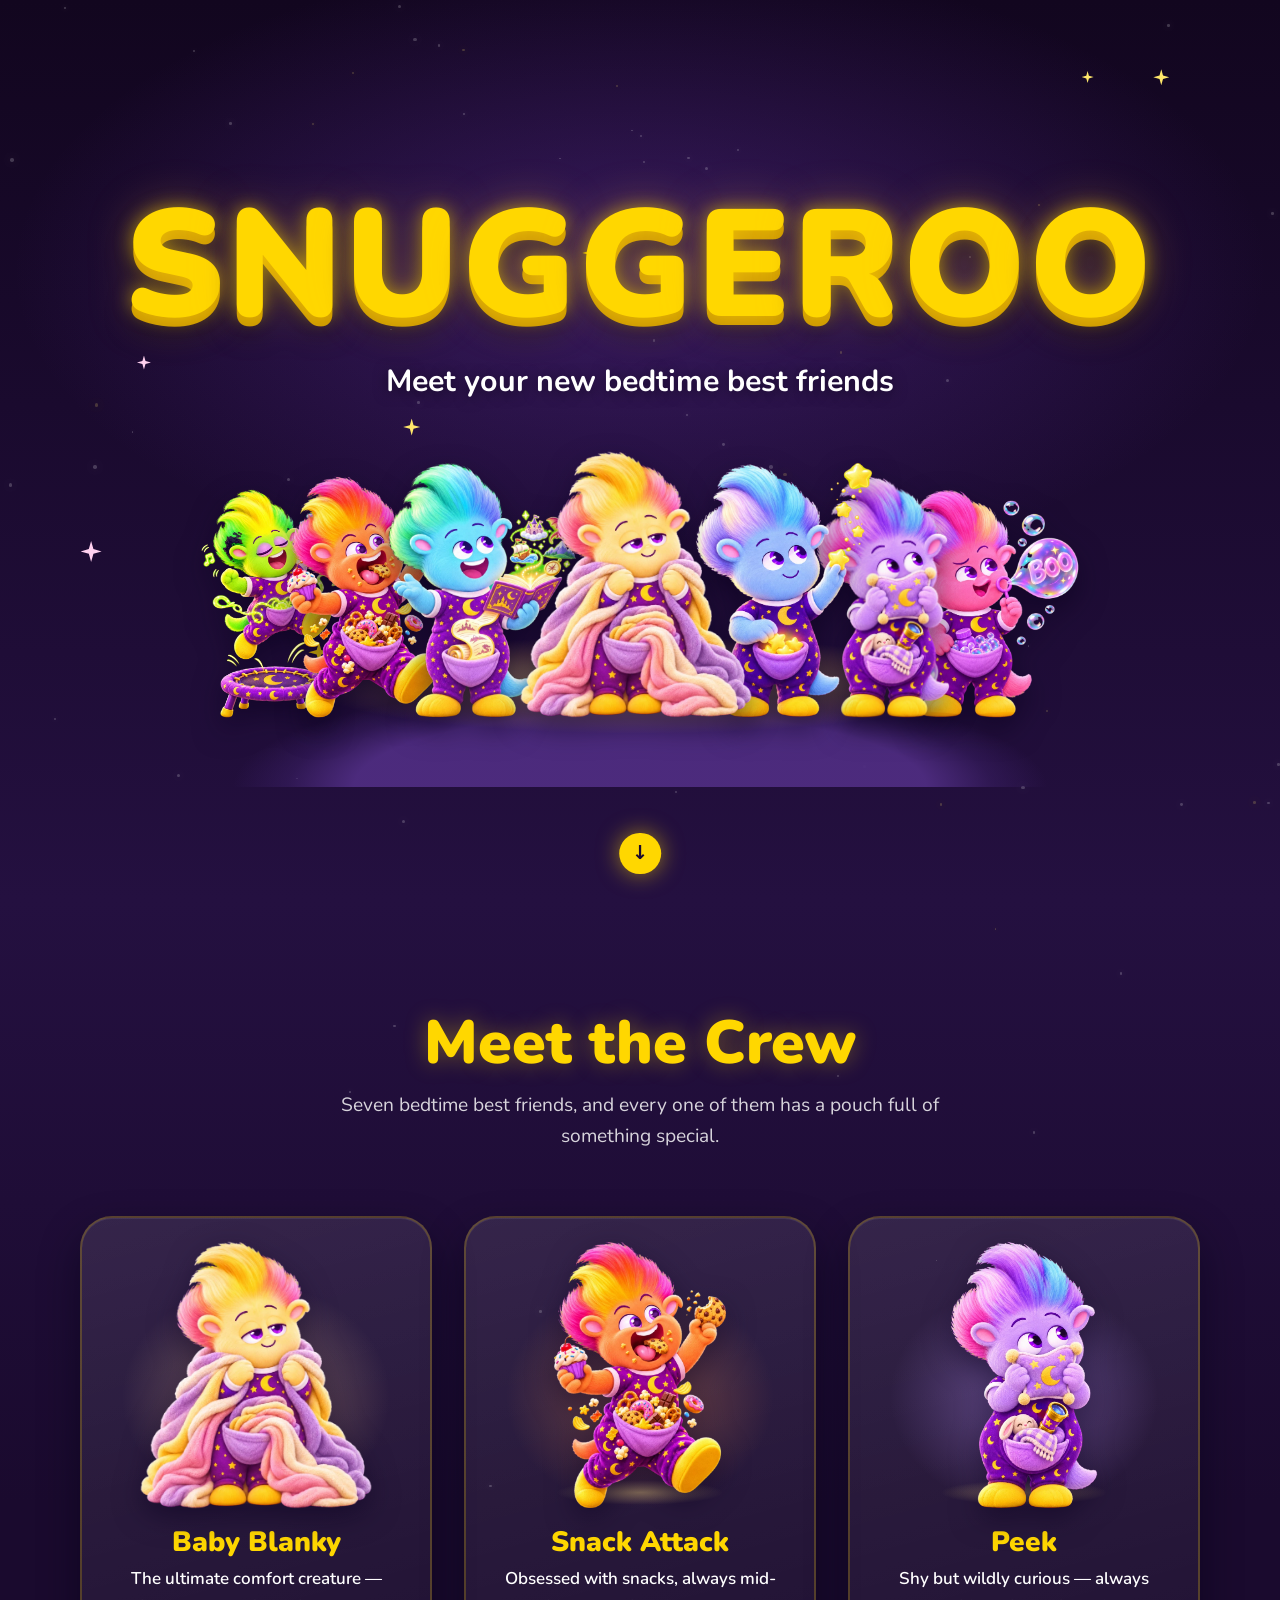
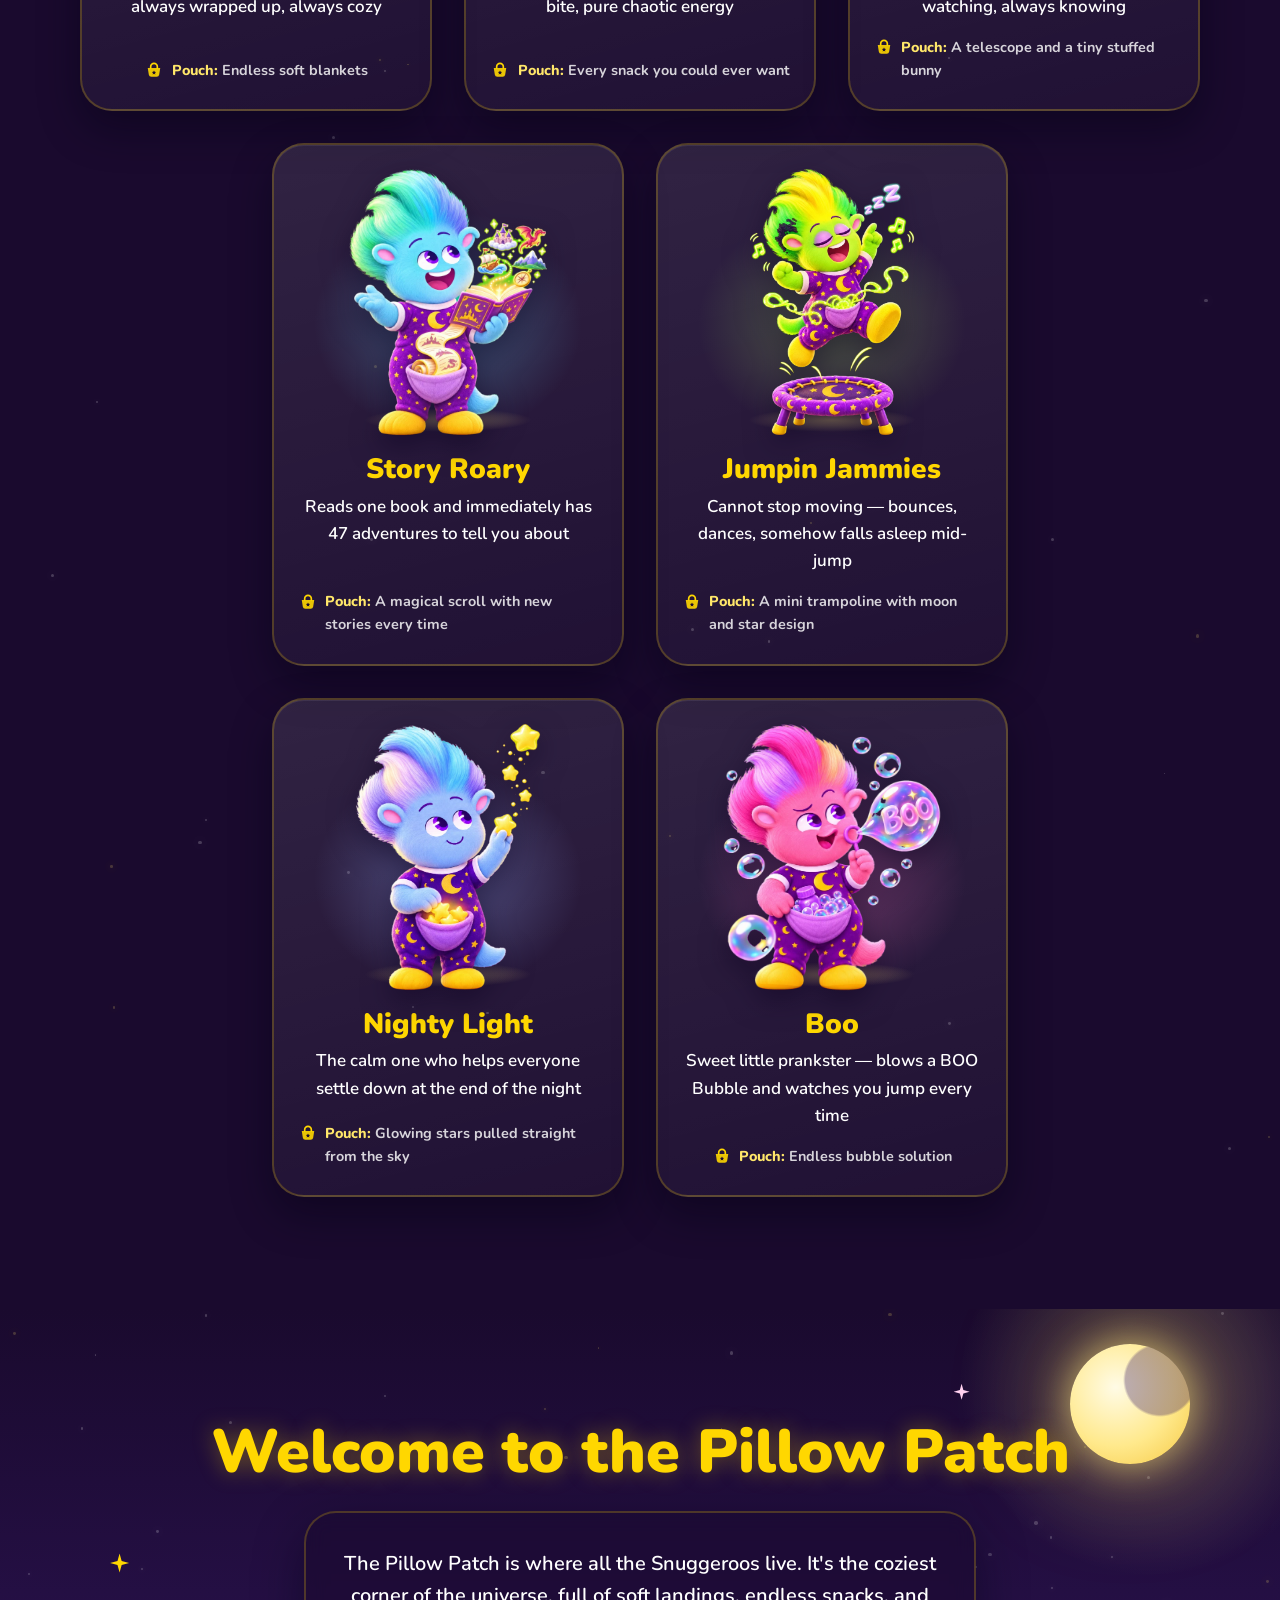
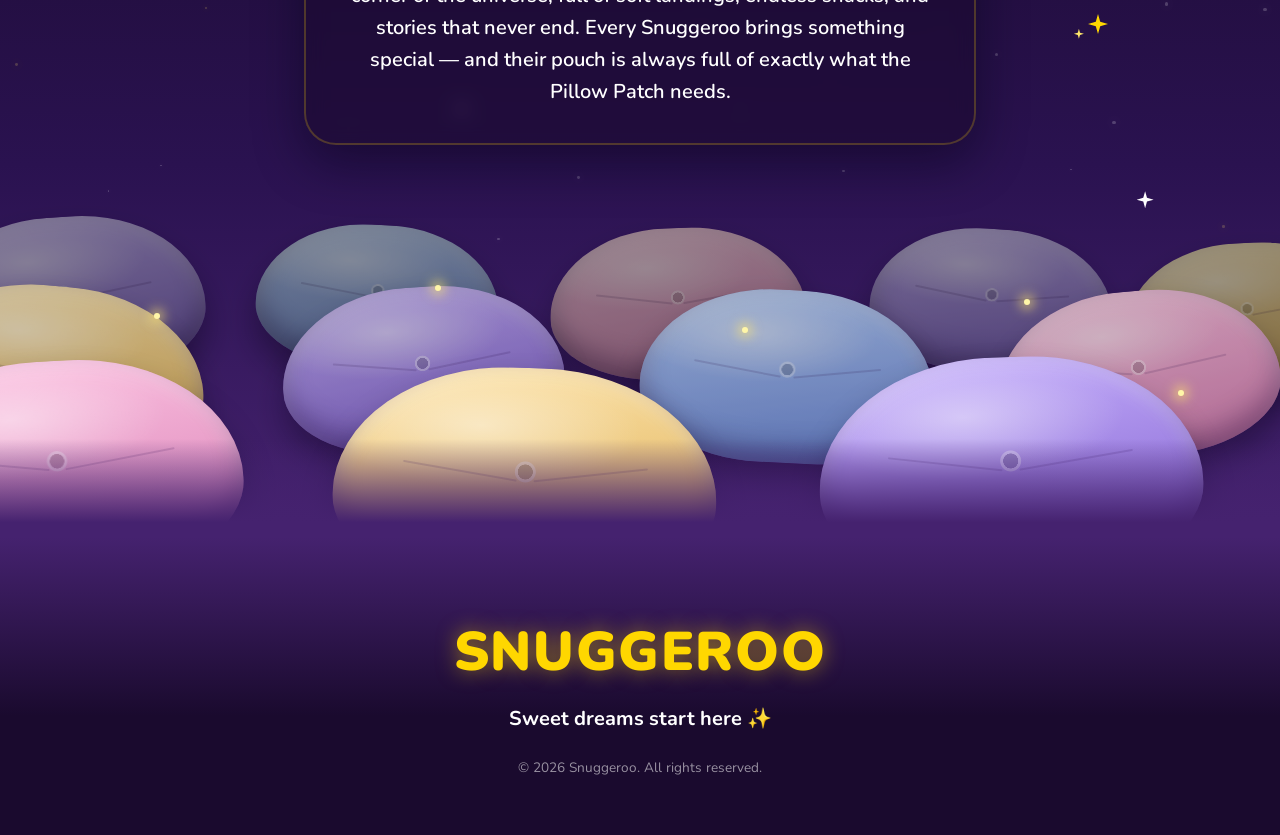
==== commit f80ee635: "Rebuild homepage as the SNUGGEROO brand site - New index.html: hero with glowing SNUGGEROO logo and " ====
--- a/index.html
+++ b/index.html
@@ -3,113 +3,185 @@
 <head>
   <meta charset="utf-8">
   <meta name="viewport" content="width=device-width, initial-scale=1">
-  <title>The Stuffy Boos — Coming Soon to The Pillow Patch</title>
-  <meta name="description" content="The Stuffy Boos are brave little heroes living in the magical Pillow Patch, ready to stomp out big feelings and save the day. Coming soon — sign up to be the first to know.">
+  <title>SNUGGEROO — Meet your new bedtime best friends</title>
+  <meta name="description" content="Meet the Snuggeroos: seven cosy bedtime best friends from the Pillow Patch, each with a pouch full of exactly what bedtime needs.">
+  <meta name="theme-color" content="#1a0a2e">
   <link rel="preconnect" href="https://fonts.googleapis.com">
   <link rel="preconnect" href="https://fonts.gstatic.com" crossorigin>
-  <link href="https://fonts.googleapis.com/css2?family=Fredoka:wght@400;500;600;700&family=Nunito:wght@400;600;700&display=swap" rel="stylesheet">
-  <link rel="stylesheet" href="css/styles.css">
+  <link href="https://fonts.googleapis.com/css2?family=Nunito:wght@400;600;700;800;900&display=swap" rel="stylesheet">
+  <link rel="stylesheet" href="css/snuggeroo.css">
 </head>
-<body class="home night">
-  <a class="skip-link" href="#main">Skip to content</a>
+<body>
+  <a class="skip-link" href="#crew">Skip to the characters</a>
 
-  <header class="site-header">
-    <div class="header-inner">
-      <a class="logo" href="index.html" aria-label="The Stuffy Boos home">
-        <span class="logo-mark" aria-hidden="true">🐾</span>
-        Stuffy Boos
-      </a>
-      <button class="nav-toggle" aria-label="Menu" aria-expanded="false" aria-controls="nav">☰</button>
-      <nav class="nav" id="nav" aria-label="Main">
-        <a href="index.html" aria-current="page">Home</a>
-        <a href="characters.html">Characters</a>
-        <a href="games.html">Games</a>
-        <a href="about.html">About</a>
-        <a href="stay-connected.html" class="nav-cta">Stay Connected</a>
-      </nav>
-    </div>
-  </header>
+  <!-- a little pouch icon, used on every character card -->
+  <svg width="0" height="0" style="position:absolute" aria-hidden="true">
+    <symbol id="pouch" viewBox="0 0 24 24">
+      <path d="M4.5 9.5h15l-1.3 8.2a3 3 0 0 1-3 2.5H8.8a3 3 0 0 1-3-2.5z" fill="currentColor" opacity=".9"/>
+      <path d="M8 9.5V8a4 4 0 0 1 8 0v1.5" fill="none" stroke="currentColor" stroke-width="2" stroke-linecap="round"/>
+      <path d="M12 12.6l.8 1.6 1.7.2-1.3 1.2.4 1.7-1.6-.9-1.6.9.4-1.7-1.3-1.2 1.7-.2z" fill="#1a0a2e"/>
+    </symbol>
+  </svg>
 
-  <main id="main">
-    <!-- HERO: full-screen scene with centred poster-style copy -->
-    <section class="hero">
-      <img class="hero-bg"
-           src="images/pillow-patch2.webp"
-           srcset="images/pillow-patch2-900.webp 900w, images/pillow-patch2.webp 1376w"
-           sizes="100vw" width="1376" height="768"
-           alt="The Pillow Patch at dusk: the Stuffy Boos' cloud-topped tower glowing with warm lights, surrounded by patchwork hills, hanging golden stars and a smiling sun"
-           fetchpriority="high">
-      <div class="hero-shade" aria-hidden="true"></div>
-      <!-- Glowing lights, glints and fireflies, pinned to the picture by js/landing.js -->
-      <div class="hero-scene" aria-hidden="true"></div>
-      <div class="sky" data-sky="hero" aria-hidden="true"></div>
-      <!-- Shooting stars streak through here -->
-      <div class="hero-shooting" aria-hidden="true"></div>
+  <main>
+    <!-- 1. HERO -->
+    <header class="hero">
+      <div class="sky" data-stars="70" data-sparkles="14" aria-hidden="true"></div>
+      <h1 class="logo" aria-label="Snuggeroo"><span style="--i:0">S</span><span style="--i:1">N</span><span style="--i:2">U</span><span style="--i:3">G</span><span style="--i:4">G</span><span style="--i:5">E</span><span style="--i:6">R</span><span style="--i:7">O</span><span style="--i:8">O</span></h1>
+      <p class="tagline">Meet your new bedtime best friends</p>
 
-      <div class="wrap hero-copy">
-        <span class="badge badge-night">✨ Coming soon to The Pillow Patch</span>
-        <h1><span>When fears come out at night,</span> <span class="accent">the Stuffy Boos make it right</span></h1>
-        <p class="lede">Meet the Stuffy Boos — brave little heroes living in the magical Pillow Patch, ready to stomp out big feelings and save the day.</p>
-        <div class="btn-row">
-          <a class="btn btn-gold" href="stay-connected.html">🔔 Tell me when it's ready</a>
-          <a class="btn btn-ghost" href="characters.html">Meet the Stuffy Boos</a>
-        </div>
-      </div>
+      <ul class="lineup" aria-label="The seven Snuggeroos">
+        <li style="--z:1"><img src="images/characters/web/jumpin-jammies.webp" width="560" height="897" alt="Jumpin Jammies" style="--s:.86;--t:3.1s;--d:-0.4s"></li>
+        <li style="--z:2"><img src="images/characters/web/snack-attack.webp" width="560" height="856" alt="Snack Attack" style="--s:.91;--t:3.6s;--d:-1.2s"></li>
+        <li style="--z:3"><img src="images/characters/web/story-roary.webp" width="560" height="752" alt="Story Roary" style="--s:.96;--t:3.3s;--d:-2s"></li>
+        <li style="--z:4"><img src="images/characters/web/baby-blanky.webp" width="560" height="645" alt="Baby Blanky" style="--s:1;--t:3.9s;--d:-0.8s"></li>
+        <li style="--z:3"><img src="images/characters/web/nighty-light.webp" width="560" height="803" alt="Nighty Light" style="--s:.96;--t:3.4s;--d:-1.6s"></li>
+        <li style="--z:2"><img src="images/characters/web/peek.webp" width="560" height="1009" alt="Peek" style="--s:.91;--t:3.7s;--d:-2.4s"></li>
+        <li style="--z:1"><img src="images/characters/web/boo.webp" width="560" height="687" alt="Boo" style="--s:.86;--t:3.2s;--d:-1s"></li>
+      </ul>
+      <div class="ground" aria-hidden="true"></div>
 
-      <a class="scroll-cue" href="#squad" aria-label="Scroll down">
-        <svg viewBox="0 0 24 24" aria-hidden="true"><path d="M5 9l7 7 7-7" fill="none" stroke="currentColor" stroke-width="3" stroke-linecap="round" stroke-linejoin="round"/></svg>
-      </a>
-    </section>
+      <a class="scroll-hint" href="#crew" aria-label="Meet the crew">↓</a>
+    </header>
 
-    <!-- MEET THE SQUAD intro (text only until character art arrives) -->
-    <section class="intro" id="squad">
-      <div class="sky" data-sky="night" aria-hidden="true"></div>
-      <div class="wrap center">
-        <h2>Meet the Stuffy Boos</h2>
-        <p class="lede">Peek, Boo Boo and the Stuffy Boos Squad. One big mission: chasing bedtime fears away.</p>
-        <a class="btn btn-ghost" href="characters.html">Meet the Squad</a>
+    <!-- 2. MEET THE CREW -->
+    <section class="section crew" id="crew" aria-labelledby="crew-title">
+      <div class="sky" data-stars="40" aria-hidden="true"></div>
+      <div class="wrap" style="position:relative">
+        <h2 class="section-title" id="crew-title">Meet the Crew</h2>
+        <p class="section-lede">Seven bedtime best friends, and every one of them has a pouch full of something special.</p>
+
+        <ul class="crew-grid">
+          <li>
+            <article class="card" style="--glow:rgba(255,205,150,.38)">
+              <div class="card-art"><img src="images/characters/web/baby-blanky.webp" width="560" height="645" alt="Baby Blanky, a sleepy pastel Snuggeroo wrapped in a heap of soft blankets" loading="lazy"></div>
+              <h3 class="card-name">Baby Blanky</h3>
+              <p class="card-desc">The ultimate comfort creature — always wrapped up, always cozy</p>
+              <p class="card-pouch"><svg aria-hidden="true"><use href="#pouch"/></svg><span><b>Pouch:</b> Endless soft blankets</span></p>
+            </article>
+          </li>
+          <li>
+            <article class="card" style="--glow:rgba(255,150,80,.36)">
+              <div class="card-art"><img src="images/characters/web/snack-attack.webp" width="560" height="856" alt="Snack Attack, an orange Snuggeroo mid-bite with a cookie, a cupcake and a pouch overflowing with treats" loading="lazy"></div>
+              <h3 class="card-name">Snack Attack</h3>
+              <p class="card-desc">Obsessed with snacks, always mid-bite, pure chaotic energy</p>
+              <p class="card-pouch"><svg aria-hidden="true"><use href="#pouch"/></svg><span><b>Pouch:</b> Every snack you could ever want</span></p>
+            </article>
+          </li>
+          <li>
+            <article class="card" style="--glow:rgba(190,150,255,.4)">
+              <div class="card-art"><img src="images/characters/web/peek.webp" width="560" height="1009" alt="Peek, a lavender Snuggeroo peering shyly over a little pillow, with a telescope and a tiny bunny in the pouch" loading="lazy"></div>
+              <h3 class="card-name">Peek</h3>
+              <p class="card-desc">Shy but wildly curious — always watching, always knowing</p>
+              <p class="card-pouch"><svg aria-hidden="true"><use href="#pouch"/></svg><span><b>Pouch:</b> A telescope and a tiny stuffed bunny</span></p>
+            </article>
+          </li>
+          <li>
+            <article class="card" style="--glow:rgba(110,215,255,.34)">
+              <div class="card-art"><img src="images/characters/web/story-roary.webp" width="560" height="752" alt="Story Roary, a sky-blue Snuggeroo holding open a storybook with castles and dragons spilling out" loading="lazy"></div>
+              <h3 class="card-name">Story Roary</h3>
+              <p class="card-desc">Reads one book and immediately has 47 adventures to tell you about</p>
+              <p class="card-pouch"><svg aria-hidden="true"><use href="#pouch"/></svg><span><b>Pouch:</b> A magical scroll with new stories every time</span></p>
+            </article>
+          </li>
+          <li>
+            <article class="card" style="--glow:rgba(180,255,100,.28)">
+              <div class="card-art"><img src="images/characters/web/jumpin-jammies.webp" width="560" height="897" alt="Jumpin Jammies, a lime-green Snuggeroo leaping off a little moon-and-star trampoline" loading="lazy"></div>
+              <h3 class="card-name">Jumpin Jammies</h3>
+              <p class="card-desc">Cannot stop moving — bounces, dances, somehow falls asleep mid-jump</p>
+              <p class="card-pouch"><svg aria-hidden="true"><use href="#pouch"/></svg><span><b>Pouch:</b> A mini trampoline with moon and star design</span></p>
+            </article>
+          </li>
+          <li>
+            <article class="card" style="--glow:rgba(150,175,255,.38)">
+              <div class="card-art"><img src="images/characters/web/nighty-light.webp" width="560" height="803" alt="Nighty Light, a calm periwinkle Snuggeroo holding up a glowing star, with more stars in the pouch" loading="lazy"></div>
+              <h3 class="card-name">Nighty Light</h3>
+              <p class="card-desc">The calm one who helps everyone settle down at the end of the night</p>
+              <p class="card-pouch"><svg aria-hidden="true"><use href="#pouch"/></svg><span><b>Pouch:</b> Glowing stars pulled straight from the sky</span></p>
+            </article>
+          </li>
+          <li>
+            <article class="card" style="--glow:rgba(255,120,200,.34)">
+              <div class="card-art"><img src="images/characters/web/boo.webp" width="560" height="687" alt="Boo, a pink Snuggeroo blowing a big bubble that says BOO" loading="lazy"></div>
+              <h3 class="card-name">Boo</h3>
+              <p class="card-desc">Sweet little prankster — blows a BOO Bubble and watches you jump every time</p>
+              <p class="card-pouch"><svg aria-hidden="true"><use href="#pouch"/></svg><span><b>Pouch:</b> Endless bubble solution</span></p>
+            </article>
+          </li>
+        </ul>
       </div>
     </section>
 
-    <!-- WORLD teaser -->
-    <section class="section">
-      <div class="wrap two-col">
-        <div class="card">
-          <h2>A magical world to explore</h2>
-          <p>High above the clouds lies the Pillow Patch, a soft and magical world of patchwork hills, floating clouds and twinkling stars. When fears creep out at bedtime, the Stuffy Boos are always ready to save the day!</p>
-          <a class="btn btn-gold" href="about.html">Explore The Pillow Patch</a>
-        </div>
-        <div class="card">
-          <h3>🏰 Stuffy Boos HQ</h3>
-          <p>Their cloud-top tower is the heart of the Pillow Patch: part clubhouse, part mission control, and always ready for the next adventure.</p>
-        </div>
+    <!-- 3. THE PILLOW PATCH -->
+    <section class="section patch" aria-labelledby="patch-title">
+      <div class="sky" data-stars="60" data-sparkles="8" aria-hidden="true"></div>
+      <div class="moon" aria-hidden="true"></div>
+      <div class="wrap">
+        <h2 class="section-title" id="patch-title">Welcome to the Pillow Patch</h2>
+        <p class="patch-copy">The Pillow Patch is where all the Snuggeroos live. It's the coziest corner of the universe, full of soft landings, endless snacks, and stories that never end. Every Snuggeroo brings something special — and their pouch is always full of exactly what the Pillow Patch needs.</p>
       </div>
-    </section>
 
-    <!-- CTA -->
-    <section class="section" style="padding-top:0">
-      <div class="wrap">
-        <div class="cta-band">
-          <div class="sky" data-sky="night" aria-hidden="true"></div>
-          <h2>Be the first to know</h2>
-          <p>Parents, pop your email in and we'll send one happy note when the Stuffy Boos are ready to meet you.</p>
-          <a class="btn btn-gold" href="stay-connected.html">Sign me up ✨</a>
+      <!-- a soft landscape of plump, buttoned pillows rolling away like hills -->
+      <div class="pillows" aria-hidden="true">
+        <span class="pillow pillow--back" style="--x:-6%;--b:44%;--w:22%;--r:-4deg;--c1:#c9b3ff;--c2:#7d5ccc;--d:-1s"></span>
+        <span class="pillow pillow--back" style="--x:20%;--b:48%;--w:19%;--r:3deg;--c1:#b9d2ff;--c2:#6a86d8;--d:-3s"></span>
+        <span class="pillow pillow--back" style="--x:43%;--b:45%;--w:20%;--r:-2deg;--c1:#ffc6e4;--c2:#d77fb4;--d:-2s"></span>
+        <span class="pillow pillow--back" style="--x:68%;--b:47%;--w:19%;--r:4deg;--c1:#c9b3ff;--c2:#7d5ccc;--d:-4s"></span>
+        <span class="pillow pillow--back" style="--x:88%;--b:43%;--w:19%;--r:-3deg;--c1:#ffe6ad;--c2:#d9a94e;--d:-5s"></span>
+
+        <span class="pillow pillow--mid" style="--x:-8%;--b:20%;--w:24%;--r:5deg;--c1:#ffe6ad;--c2:#d9a94e;--d:-2.5s"></span>
+        <span class="pillow pillow--mid" style="--x:22%;--b:24%;--w:22%;--r:-4deg;--c1:#c9b3ff;--c2:#7d5ccc;--d:-0.5s"></span>
+        <span class="pillow pillow--mid" style="--x:50%;--b:21%;--w:23%;--r:3deg;--c1:#b9d2ff;--c2:#6a86d8;--d:-3.5s"></span>
+        <span class="pillow pillow--mid" style="--x:78%;--b:23%;--w:22%;--r:-5deg;--c1:#ffc6e4;--c2:#d77fb4;--d:-1.5s"></span>
+
+        <span class="pillow" style="--x:-10%;--b:-12%;--w:29%;--r:-3deg;--c1:#ffc6e4;--c2:#d77fb4;--d:-4.5s"></span>
+        <span class="pillow" style="--x:26%;--b:-16%;--w:30%;--r:2deg;--c1:#ffe6ad;--c2:#d9a94e;--d:-2s"></span>
+        <span class="pillow" style="--x:64%;--b:-13%;--w:30%;--r:-2deg;--c1:#c9b3ff;--c2:#7d5ccc;--d:-3s"></span>
+
+        <div class="fireflies">
+          <span style="--x:12%;--b:62%;--t:7s;--d:-1s;--dx:30px"></span>
+          <span style="--x:34%;--b:70%;--t:9s;--d:-4s;--dx:-24px"></span>
+          <span style="--x:58%;--b:58%;--t:8s;--d:-2s;--dx:36px"></span>
+          <span style="--x:80%;--b:66%;--t:10s;--d:-6s;--dx:-30px"></span>
+          <span style="--x:92%;--b:40%;--t:7.5s;--d:-3s;--dx:-20px"></span>
         </div>
       </div>
     </section>
   </main>
 
-  <footer class="site-footer">
-    <div class="wrap">
-      <a class="logo" href="index.html">Stuffy Boos</a>
-      <nav class="footer-nav" aria-label="Footer">
-        <a href="index.html">Home</a><a href="characters.html">Characters</a><a href="games.html">Games</a><a href="about.html">About</a><a href="stay-connected.html">Stay Connected</a>
-      </nav>
-      <p class="small" style="color:#cbbdf0">© <span data-year>2026</span> The Stuffy Boos. All rights reserved.</p>
-    </div>
+  <!-- 4. FOOTER -->
+  <footer class="footer">
+    <p class="footer-logo">SNUGGEROO</p>
+    <p class="footer-tag">Sweet dreams start here ✨</p>
+    <p class="footer-small">© <span id="year">2026</span> Snuggeroo. All rights reserved.</p>
   </footer>
 
-  <script src="js/main.js"></script>
-  <script src="js/landing.js"></script>
+  <script>
+    /* sprinkle twinkling stars and floating sparkles into each .sky */
+    (() => {
+      const rnd = (a, b) => a + Math.random() * (b - a);
+      const few = window.innerWidth < 600;
+      document.querySelectorAll('.sky').forEach((sky) => {
+        const stars = Math.round(Number(sky.dataset.stars || 0) * (few ? 0.55 : 1));
+        const sparkles = Math.round(Number(sky.dataset.sparkles || 0) * (few ? 0.6 : 1));
+        for (let i = 0; i < stars; i++) {
+          const s = document.createElement('span');
+          s.className = Math.random() < 0.25 ? 'star star--gold' : 'star';
+          s.style.cssText = `--x:${rnd(0, 100).toFixed(1)}%;--y:${rnd(0, 92).toFixed(1)}%;--s:${rnd(1.5, 3.6).toFixed(1)}px;` +
+            `--t:${rnd(2.2, 5).toFixed(2)}s;--d:-${rnd(0, 5).toFixed(2)}s`;
+          sky.appendChild(s);
+        }
+        const cols = ['#ffd700', '#ffe76a', '#ffffff', '#ffd1f0'];
+        for (let i = 0; i < sparkles; i++) {
+          const s = document.createElement('span');
+          s.className = 'sparkle';
+          s.style.cssText = `--x:${rnd(3, 97).toFixed(1)}%;--y:${rnd(4, 80).toFixed(1)}%;--s:${rnd(10, 22).toFixed(0)}px;` +
+            `--c:${cols[i % cols.length]};--t:${rnd(4, 7).toFixed(2)}s;--d:-${rnd(0, 7).toFixed(2)}s`;
+          sky.appendChild(s);
+        }
+      });
+      document.getElementById('year').textContent = new Date().getFullYear();
+    })();
+  </script>
 </body>
 </html>
--- a/css/snuggeroo.css
+++ b/css/snuggeroo.css
@@ -0,0 +1,285 @@
+/* ==========================================================
+   SNUGGEROO — cosy, magical, bedtime world
+   Deep purple night, warm gold, white text, soft round shapes.
+   ========================================================== */
+:root {
+  --night: #1a0a2e;
+  --night-2: #241040;
+  --night-3: #321a5c;
+  --gold: #ffd700;
+  --gold-soft: #ffe76a;
+  --gold-deep: #c99700;
+  --white: #ffffff;
+  --text-soft: rgba(255, 255, 255, 0.82);
+  --card: rgba(255, 255, 255, 0.06);
+  --card-line: rgba(255, 215, 0, 0.22);
+  --radius: 32px;
+  --gutter: clamp(1rem, 4vw, 2.5rem);
+  --font: "Nunito", ui-rounded, system-ui, sans-serif;
+}
+
+*, *::before, *::after { box-sizing: border-box; }
+html { scroll-behavior: smooth; }
+body {
+  margin: 0; min-height: 100vh;
+  background: var(--night); color: var(--white);
+  font-family: var(--font); font-size: 1.0625rem; line-height: 1.6;
+  -webkit-font-smoothing: antialiased; overflow-x: hidden;
+}
+img { max-width: 100%; display: block; }
+h1, h2, h3, p { margin: 0; }
+.sr-only { position: absolute; width: 1px; height: 1px; overflow: hidden; clip: rect(0 0 0 0); white-space: nowrap; }
+.skip-link {
+  position: absolute; left: 1rem; top: -4rem; z-index: 50; padding: 0.7rem 1.2rem; border-radius: 999px;
+  background: var(--gold); color: var(--night); font-weight: 800; text-decoration: none; transition: top 0.2s;
+}
+.skip-link:focus { top: 1rem; }
+
+/* ── Twinkling stars and sparkles (made by the script) ─────────── */
+.sky { position: absolute; inset: 0; z-index: 0; overflow: hidden; pointer-events: none; }
+.star {
+  position: absolute; left: var(--x); top: var(--y); width: var(--s); aspect-ratio: 1; border-radius: 50%;
+  background: #fff; box-shadow: 0 0 calc(var(--s) * 3) rgba(255, 255, 255, 0.8);
+  opacity: 0.2; animation: twinkle var(--t) ease-in-out var(--d) infinite;
+}
+.star--gold { background: var(--gold-soft); box-shadow: 0 0 calc(var(--s) * 3) rgba(255, 215, 0, 0.9); }
+.sparkle {
+  position: absolute; left: var(--x); top: var(--y); width: var(--s); aspect-ratio: 1;
+  background: var(--c, var(--gold));
+  clip-path: polygon(50% 0, 61% 39%, 100% 50%, 61% 61%, 50% 100%, 39% 61%, 0 50%, 39% 39%);
+  filter: drop-shadow(0 0 6px rgba(255, 230, 120, 0.9));
+  animation: sparkle-float var(--t) ease-in-out var(--d) infinite;
+}
+@keyframes twinkle { 0%, 100% { opacity: 0.15; scale: 0.7; } 50% { opacity: 1; scale: 1; } }
+@keyframes sparkle-float {
+  0%, 100% { opacity: 0; transform: translateY(0) scale(0.4) rotate(0deg); }
+  30%, 70% { opacity: 1; }
+  50% { transform: translateY(-26px) scale(1) rotate(90deg); }
+}
+
+/* ── 1. Hero ──────────────────────────────────────────────────── */
+.hero {
+  position: relative; isolation: isolate; overflow: hidden;
+  min-height: 100vh; min-height: 100svh;
+  display: flex; flex-direction: column; align-items: center; justify-content: center;
+  padding: clamp(3rem, 9vh, 6rem) var(--gutter) 0; text-align: center;
+  background:
+    radial-gradient(ellipse 70% 50% at 50% 30%, rgba(120, 60, 200, 0.35), transparent 70%),
+    linear-gradient(180deg, #12061f 0%, var(--night) 45%, var(--night-2) 100%);
+}
+.logo {
+  position: relative; z-index: 2;
+  font-size: clamp(3.1rem, 13.5vw, 9.5rem); font-weight: 900; line-height: 0.95; letter-spacing: 0.02em;
+  color: var(--gold);
+  text-shadow:
+    0 0 18px rgba(255, 215, 0, 0.55),
+    0 0 46px rgba(255, 190, 40, 0.35),
+    0 0.06em 0 var(--gold-deep),
+    0 0.1em 0.18em rgba(0, 0, 0, 0.45);
+}
+.logo span { display: inline-block; animation: letter-bob 3.2s ease-in-out calc(var(--i) * -0.22s) infinite; }
+@keyframes letter-bob { 0%, 100% { translate: 0 0; rotate: -2deg; } 50% { translate: 0 -0.06em; rotate: 2deg; } }
+.tagline {
+  position: relative; z-index: 2; margin-top: clamp(0.8rem, 2vh, 1.4rem);
+  font-size: clamp(1.15rem, 3.4vw, 1.9rem); font-weight: 700; color: var(--white);
+  text-shadow: 0 2px 14px rgba(0, 0, 0, 0.5);
+}
+
+/* all seven, shoulder to shoulder on a soft glowing ground */
+.lineup {
+  position: relative; z-index: 2; list-style: none; margin: clamp(1.5rem, 5vh, 3rem) 0 0; padding: 0;
+  display: flex; justify-content: center; align-items: flex-end;
+  --h: clamp(112px, 21vw, 300px); --overlap: clamp(15px, 2.3vw, 30px);
+}
+.lineup li { position: relative; z-index: var(--z); margin-inline: calc(var(--overlap) * -1); }
+.lineup img {
+  height: calc(var(--h) * var(--s)); width: auto; max-width: none;
+  filter: drop-shadow(0 12px 14px rgba(10, 0, 30, 0.55));
+  transform-origin: 50% 100%;
+  animation: buddy-bob var(--t) ease-in-out var(--d) infinite;
+  transition: translate 0.25s cubic-bezier(0.3, 1.6, 0.5, 1);
+}
+.lineup li:hover img { translate: 0 -14px; }
+@keyframes buddy-bob { 0%, 100% { transform: translateY(0) rotate(-1.2deg); } 50% { transform: translateY(-7px) rotate(1.2deg); } }
+.ground {
+  position: relative; z-index: 1; width: min(1100px, 130%); height: clamp(70px, 12vw, 150px);
+  margin-top: calc(clamp(70px, 12vw, 150px) * -0.55);
+  /* a soft mound of light that fades away at the edges */
+  background:
+    radial-gradient(ellipse 42% 45% at 50% 32%, rgba(255, 230, 130, 0.6), rgba(255, 205, 90, 0.18) 50%, transparent 72%),
+    radial-gradient(ellipse 50% 95% at 50% 100%, rgba(78, 44, 128, 0.95) 0 52%, rgba(60, 32, 104, 0.5) 64%, transparent 74%);
+}
+.scroll-hint {
+  position: absolute; z-index: 3; bottom: clamp(0.8rem, 3vh, 1.6rem); left: 50%; translate: -50% 0;
+  width: 2.6rem; height: 2.6rem; border-radius: 50%; display: grid; place-items: center;
+  color: var(--night); background: var(--gold); text-decoration: none; font-weight: 900; font-size: 1.2rem;
+  box-shadow: 0 0 22px rgba(255, 215, 0, 0.55); animation: hint-bob 2s ease-in-out infinite;
+}
+.scroll-hint:focus-visible { outline: 3px solid #fff; outline-offset: 4px; }
+@keyframes hint-bob { 50% { translate: -50% 6px; } }
+
+/* ── Section basics ───────────────────────────────────────────── */
+.section { position: relative; padding: clamp(4rem, 10vw, 7rem) var(--gutter); }
+.wrap { max-width: 1120px; margin: 0 auto; }
+.section-title {
+  text-align: center; font-size: clamp(2.2rem, 6.5vw, 3.8rem); font-weight: 900; line-height: 1.05; color: var(--gold);
+  text-shadow: 0 0 22px rgba(255, 215, 0, 0.35);
+}
+.section-lede { max-width: 38rem; margin: 0.9rem auto 0; text-align: center; color: var(--text-soft); font-size: clamp(1.05rem, 2.4vw, 1.2rem); }
+
+/* ── 2. Meet the Crew ─────────────────────────────────────────── */
+.crew { background: linear-gradient(180deg, var(--night-2), var(--night) 30%); }
+.crew-grid {
+  list-style: none; margin: clamp(2.5rem, 6vw, 4rem) auto 0; padding: 0;
+  display: grid; gap: clamp(1.25rem, 3vw, 2rem);
+  grid-template-columns: 1fr; max-width: 440px;
+}
+/* tablets: two across */
+@media (min-width: 640px) {
+  .crew-grid { grid-template-columns: repeat(2, 1fr); max-width: 760px; }
+  .crew-grid li:last-child { grid-column: 1 / -1; justify-self: center; width: calc(50% - 1rem); }
+}
+/* desktop: 3 – 2 – 2, every card the same size, the shorter rows centred */
+@media (min-width: 1000px) {
+  .crew-grid { grid-template-columns: repeat(6, 1fr); max-width: 1120px; }
+  .crew-grid li { grid-column: span 2; }
+  .crew-grid li:nth-child(4), .crew-grid li:nth-child(6) { grid-column: 2 / span 2; }
+  .crew-grid li:nth-child(5), .crew-grid li:nth-child(7) { grid-column: 4 / span 2; }
+  .crew-grid li:last-child { justify-self: stretch; width: auto; }
+}
+.card {
+  height: 100%; display: flex; flex-direction: column; align-items: center; text-align: center;
+  padding: 1.4rem 1.5rem 1.7rem; border-radius: var(--radius);
+  background: linear-gradient(165deg, rgba(255, 255, 255, 0.1), rgba(255, 255, 255, 0.03));
+  border: 2px solid var(--card-line);
+  box-shadow: 0 18px 40px rgba(5, 0, 20, 0.45), inset 0 1px 0 rgba(255, 255, 255, 0.08);
+  transition: transform 0.25s cubic-bezier(0.3, 1.5, 0.5, 1), border-color 0.25s, box-shadow 0.25s;
+}
+.card:hover { transform: translateY(-8px) rotate(-1deg); border-color: rgba(255, 215, 0, 0.6); box-shadow: 0 24px 50px rgba(5, 0, 20, 0.55), 0 0 34px rgba(255, 215, 0, 0.18); }
+.crew-grid li:nth-child(even) .card:hover { transform: translateY(-8px) rotate(1deg); }
+.card-art {
+  position: relative; width: 100%; height: clamp(220px, 26vw, 270px); margin-bottom: 1rem;
+  border-radius: 26px;
+  background: radial-gradient(ellipse 62% 58% at 50% 58%, var(--glow), transparent 72%);
+}
+.card-art::after {           /* a soft cushion of light to stand on */
+  content: ""; position: absolute; left: 22%; right: 22%; bottom: 2%; height: 9%;
+  border-radius: 50%; background: radial-gradient(ellipse, rgba(255, 225, 130, 0.4), transparent 70%);
+}
+.card-art img {
+  position: absolute; z-index: 1; inset: 0; width: 100%; height: 100%; object-fit: contain; object-position: 50% 100%;
+  filter: drop-shadow(0 10px 14px rgba(10, 0, 30, 0.5)); transition: scale 0.3s cubic-bezier(0.3, 1.6, 0.5, 1);
+}
+.card:hover .card-art img { scale: 1.06; }
+.card-name { font-size: clamp(1.5rem, 3vw, 1.75rem); font-weight: 900; line-height: 1.15; color: var(--gold); }
+.card-desc { margin-top: 0.45rem; color: var(--white); font-weight: 600; }
+.card-pouch {
+  margin-top: auto; padding-top: 1rem; display: inline-flex; align-items: flex-start; gap: 0.45rem; text-align: left;
+  font-size: 0.9rem; font-weight: 700; color: var(--text-soft);
+}
+.card-pouch svg { flex: none; width: 1.25rem; height: 1.25rem; margin-top: 0.08rem; color: var(--gold); }
+.card-pouch b { color: var(--gold-soft); font-weight: 800; }
+
+/* ── 3. The Pillow Patch ──────────────────────────────────────── */
+.patch {
+  position: relative; isolation: isolate; overflow: hidden;
+  min-height: clamp(640px, 92vh, 860px); padding-bottom: clamp(15rem, 34vw, 22rem);
+  background:
+    radial-gradient(circle at 90% 9%, rgba(255, 236, 160, 0.24), transparent 14%),
+    linear-gradient(180deg, var(--night) 0%, #2a1250 55%, #45226f 100%);
+}
+.moon {
+  position: absolute; z-index: 0; right: clamp(4%, 7vw, 9%); top: clamp(1rem, 3vw, 2.2rem);
+  width: clamp(70px, 10vw, 120px); aspect-ratio: 1; border-radius: 50%;
+  background: radial-gradient(circle at 38% 36%, #fffbe6, #ffe98c 55%, #f5c842);
+  box-shadow: 0 0 40px rgba(255, 230, 130, 0.7), 0 0 120px rgba(255, 215, 0, 0.35);
+}
+.moon::after {               /* a sleepy little crescent shadow */
+  content: ""; position: absolute; inset: 0; border-radius: 50%;
+  background: radial-gradient(circle at 75% 30%, rgba(60, 30, 100, 0.35) 0 28%, transparent 30%);
+}
+.patch .wrap { position: relative; z-index: 3; }
+.patch-copy {
+  max-width: 42rem; margin: 1.6rem auto 0; padding: clamp(1.4rem, 4vw, 2.2rem);
+  border-radius: var(--radius); text-align: center;
+  background: rgba(26, 10, 46, 0.55); border: 2px solid var(--card-line);
+  -webkit-backdrop-filter: blur(10px); backdrop-filter: blur(10px);
+  box-shadow: 0 18px 50px rgba(5, 0, 20, 0.45);
+  font-size: clamp(1.05rem, 2.4vw, 1.25rem); font-weight: 600; color: var(--white);
+}
+
+/* the landscape: rows of plump, buttoned pillows rolling away like hills */
+.pillows { position: absolute; z-index: 1; left: 0; right: 0; bottom: 0; height: clamp(15rem, 34vw, 22rem); pointer-events: none; }
+.pillows::after {            /* melt the front pillows softly into the footer */
+  content: ""; position: absolute; z-index: 3; left: 0; right: 0; bottom: 0; height: 28%;
+  background: linear-gradient(180deg, transparent, #45226f 85%);
+}
+.pillow {
+  position: absolute; left: var(--x); bottom: var(--b); width: var(--w); aspect-ratio: 1.7;
+  border-radius: 46% 46% 42% 42% / 58% 58% 42% 42%;
+  background:
+    radial-gradient(circle at 50% 46%, rgba(0, 0, 0, 0.18) 0 3.2%, rgba(255, 255, 255, 0.35) 3.4% 4.4%, transparent 4.8%),
+    radial-gradient(ellipse 60% 40% at 38% 26%, rgba(255, 255, 255, 0.45), transparent 70%),
+    linear-gradient(170deg, var(--c1), var(--c2));
+  box-shadow: inset 0 -14px 26px rgba(30, 0, 60, 0.35), inset 0 10px 18px rgba(255, 255, 255, 0.25), 0 18px 30px rgba(10, 0, 30, 0.35);
+  rotate: var(--r);
+  animation: pillow-breathe var(--t, 7s) ease-in-out var(--d, 0s) infinite;
+}
+.pillow::before, .pillow::after {   /* soft seams from the button */
+  content: ""; position: absolute; top: 46%; width: 30%; height: 2px; border-radius: 2px; background: rgba(40, 0, 70, 0.14);
+}
+.pillow::before { left: 18%; rotate: 8deg; }
+.pillow::after { right: 18%; rotate: -8deg; }
+.pillow--back { filter: brightness(0.62) saturate(0.85); }
+.pillow--mid { filter: brightness(0.82); }
+@keyframes pillow-breathe { 50% { scale: 1.025 0.975; } }
+.fireflies span {
+  position: absolute; z-index: 2; left: var(--x); bottom: var(--b); width: 6px; height: 6px; border-radius: 50%;
+  background: #fff6a8; box-shadow: 0 0 12px 4px rgba(255, 230, 110, 0.7);
+  animation: firefly var(--t) ease-in-out var(--d) infinite;
+}
+@keyframes firefly {
+  0%, 100% { opacity: 0; transform: translate(0, 0); }
+  20%, 80% { opacity: 1; }
+  50% { transform: translate(var(--dx), -40px); }
+}
+
+/* ── 4. Footer ────────────────────────────────────────────────── */
+.footer {
+  padding: clamp(3rem, 7vw, 4.5rem) var(--gutter) clamp(2.5rem, 6vw, 3.5rem); text-align: center;
+  background: linear-gradient(180deg, #45226f, var(--night) 60%);
+}
+.footer-logo { font-size: clamp(2.2rem, 7vw, 3.4rem); font-weight: 900; letter-spacing: 0.03em; color: var(--gold); text-shadow: 0 0 20px rgba(255, 215, 0, 0.5); }
+.footer-tag { margin-top: 0.4rem; font-size: clamp(1.05rem, 2.6vw, 1.25rem); font-weight: 700; color: var(--white); }
+.footer-small { margin-top: 1.4rem; font-size: 0.85rem; color: rgba(255, 255, 255, 0.55); }
+
+/* ── Phones ───────────────────────────────────────────────────── */
+@media (max-width: 640px) {
+  /* a wider landscape than the screen, so the pillows stay plump and run off the edges */
+  .pillows { left: -32%; right: -32%; }
+  .patch { min-height: 0; padding-bottom: 16rem; }
+  .moon { width: 54px; top: 0.7rem; right: 5%; }
+}
+@media (max-width: 520px) {
+  /* phones: too narrow for seven in one line, so they stand like a group photo:
+     four at the back, three just in front, all overlapping on the same glowing ground */
+  .lineup { width: 100%; display: grid; grid-template-columns: repeat(8, 1fr); align-items: end; --h: clamp(130px, 40vw, 175px); }
+  .lineup li { margin: 0; justify-self: center; grid-row: 1; }
+  .lineup li:nth-child(1) { grid-column: 1 / 3; }
+  .lineup li:nth-child(3) { grid-column: 3 / 5; }
+  .lineup li:nth-child(5) { grid-column: 5 / 7; }
+  .lineup li:nth-child(7) { grid-column: 7 / 9; }
+  .lineup li:nth-child(odd) img { height: calc(var(--h) * var(--s) * 0.88); }
+  .lineup li:nth-child(even) { grid-row: 2; z-index: 5; margin-top: calc(var(--h) * -0.55); }
+  .lineup li:nth-child(2) { grid-column: 2 / 4; }
+  .lineup li:nth-child(4) { grid-column: 4 / 6; }
+  .lineup li:nth-child(6) { grid-column: 6 / 8; }
+  .card-art { height: 230px; }
+}
+
+@media (prefers-reduced-motion: reduce) {
+  *, *::before, *::after { animation: none !important; transition: none !important; }
+  .star { opacity: 0.7; }
+  .sparkle { opacity: 0.8; }
+  html { scroll-behavior: auto; }
+}
